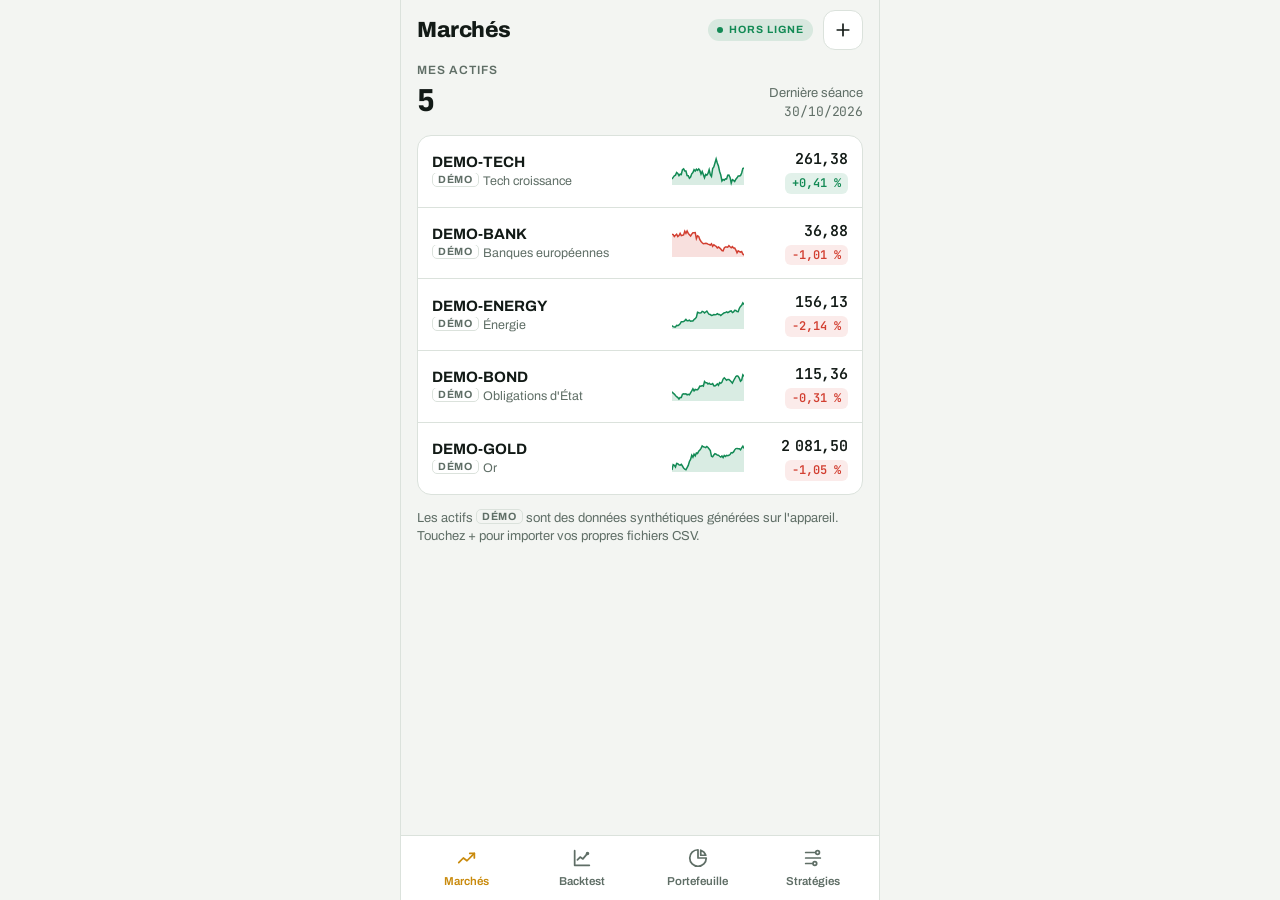
==== mobile/index.html @ 05a0b946 "Add offline mobile PWA mockup Standalone HTML/CSS/JS version for phones: on-device demo data, CSV im" ====
<!doctype html>
<html lang="fr">
<head>
<meta charset="utf-8">
<meta name="viewport" content="width=device-width, initial-scale=1, viewport-fit=cover">
</head>
<body>
<title>StratégieLab Mobile</title>
<meta name="claude:viewport-fit-sides" content="cover">
<meta name="theme-color" content="#0e1311">
<link rel="manifest" href="manifest.webmanifest">
<link rel="preconnect" href="https://fonts.googleapis.com">
<link rel="stylesheet" href="https://fonts.googleapis.com/css2?family=Archivo:wght@400;500;600;700;800&family=JetBrains+Mono:wght@400;500;600&display=swap">
<style>
/* Layout : une colonne d'application façon téléphone, barre d'onglets en bas ; centrée sur grand écran. */
:root {
  --ink: #0e1311; --surface: #161d1a; --raised: #1d2622; --line: #2a3530; --text: #e7eee9; --muted: #8b9a92;
  --accent: #f2b33d; --accent-ink: #1a1305; --up: #3ecf8e; --down: #ff6f61; --blue: #6cb2ff; --violet: #b99cff;
  --up-soft: rgba(62, 207, 142, .14); --down-soft: rgba(255, 111, 97, .14); --accent-soft: rgba(242, 179, 61, .14);
  --font-ui: "Archivo", "Helvetica Neue", Arial, sans-serif; --font-num: "JetBrains Mono", ui-monospace, "SF Mono", Menlo, Consolas, monospace;
  --radius: 14px; --tabbar-h: 64px;
  color-scheme: dark;
}
@media (prefers-color-scheme: light) {
  :root:not([data-theme="dark"]) {
    --ink: #f3f5f2; --surface: #ffffff; --raised: #eef2ee; --line: #dbe2dc; --text: #121a16; --muted: #5f6e66;
    --accent: #c98a0c; --accent-ink: #ffffff; --up: #138a55; --down: #d23f31; --blue: #2a6fc4; --violet: #7651d6;
    --up-soft: rgba(19, 138, 85, .12); --down-soft: rgba(210, 63, 49, .1); --accent-soft: rgba(201, 138, 12, .13);
    color-scheme: light;
  }
}
:root[data-theme="light"] {
  --ink: #f3f5f2; --surface: #ffffff; --raised: #eef2ee; --line: #dbe2dc; --text: #121a16; --muted: #5f6e66;
  --accent: #c98a0c; --accent-ink: #ffffff; --up: #138a55; --down: #d23f31; --blue: #2a6fc4; --violet: #7651d6;
  --up-soft: rgba(19, 138, 85, .12); --down-soft: rgba(210, 63, 49, .1); --accent-soft: rgba(201, 138, 12, .13);
  color-scheme: light;
}

* { box-sizing: border-box; -webkit-tap-highlight-color: transparent; }
[hidden] { display: none !important; }
html, body { height: 100%; }
body { margin: 0; background: var(--ink); color: var(--text); font-family: var(--font-ui); font-size: 15px; line-height: 1.4; overflow: hidden; }
body::before { content: ""; position: fixed; inset: 0 0 auto; height: env(safe-area-inset-top, 0px); z-index: 10; background: var(--ink); }
button, input, select { font: inherit; color: inherit; }
button { cursor: pointer; }
:focus-visible { outline: 2px solid var(--accent); outline-offset: 2px; }
.num { font-family: var(--font-num); font-variant-numeric: tabular-nums; letter-spacing: -.01em; }

.app { position: relative; height: 100%; max-width: 480px; margin: 0 auto; display: flex; flex-direction: column; background: var(--ink); border-inline: 1px solid var(--line); }
.appbar { display: flex; align-items: center; gap: 10px; min-height: 58px; padding-block: 10px 8px; padding-left: max(16px, env(safe-area-inset-left, 0px)); padding-right: max(16px, env(safe-area-inset-right, 0px)); }
.appbar h1 { font-size: 22px; font-weight: 800; letter-spacing: -.02em; margin: 0; flex: 1; min-width: 0; overflow: hidden; text-overflow: ellipsis; white-space: nowrap; text-wrap: balance; }
.appbar .offline { font-size: 10.5px; font-weight: 700; letter-spacing: .1em; text-transform: uppercase; color: var(--up); background: var(--up-soft); border-radius: 99px; padding: 4px 9px; display: inline-flex; align-items: center; gap: 6px; }
.offline::before { content: ""; width: 6px; height: 6px; border-radius: 50%; background: currentColor; }
.icon-btn { width: 40px; height: 40px; border-radius: 12px; border: 1px solid var(--line); background: var(--surface); display: grid; place-items: center; flex: none; }
.icon-btn svg { width: 20px; height: 20px; stroke: currentColor; fill: none; stroke-width: 2; stroke-linecap: round; stroke-linejoin: round; }

main { flex: 1; overflow-y: auto; overscroll-behavior: contain; -webkit-overflow-scrolling: touch; }
.screen { display: none; flex-direction: column; gap: 14px; padding-block: 4px 24px; padding-left: max(16px, env(safe-area-inset-left, 0px)); padding-right: max(16px, env(safe-area-inset-right, 0px)); }
.screen.active { display: flex; animation: enter .18s ease-out; }
@keyframes enter { from { opacity: .4; transform: translateY(4px); } to { opacity: 1; transform: none; } }
@media (prefers-reduced-motion: reduce) { .screen.active { animation: none; } }

.tabbar { display: grid; grid-template-columns: repeat(4, 1fr); border-top: 1px solid var(--line); background: var(--surface); padding-bottom: env(safe-area-inset-bottom, 0px); padding-left: max(8px, env(safe-area-inset-left, 0px)); padding-right: max(8px, env(safe-area-inset-right, 0px)); }
.tabbar button { background: none; border: 0; height: var(--tabbar-h); display: flex; flex-direction: column; align-items: center; justify-content: center; gap: 4px; color: var(--muted); font-size: 11.5px; font-weight: 600; }
.tabbar svg { width: 22px; height: 22px; stroke: currentColor; fill: none; stroke-width: 1.9; stroke-linecap: round; stroke-linejoin: round; }
.tabbar button[aria-current="page"] { color: var(--accent); }

.card { background: var(--surface); border: 1px solid var(--line); border-radius: var(--radius); padding: 14px; display: flex; flex-direction: column; gap: 12px; min-width: 0; }
.card h2 { margin: 0; font-size: 13px; font-weight: 700; letter-spacing: .06em; text-transform: uppercase; color: var(--muted); display: flex; justify-content: space-between; align-items: center; gap: 8px; }
.card h2 .legend { text-transform: none; letter-spacing: 0; font-weight: 500; font-size: 12px; display: inline-flex; gap: 10px; }
.legend i { display: inline-block; width: 12px; height: 3px; border-radius: 2px; vertical-align: middle; margin-right: 4px; }
.hint { color: var(--muted); font-size: 13px; margin: 0; }
.eyebrow { font-size: 12px; font-weight: 600; letter-spacing: .08em; text-transform: uppercase; color: var(--muted); }

/* Liste des marchés */
.market-summary { display: grid; grid-template-columns: 1fr auto; align-items: end; gap: 4px 12px; }
.market-summary .big { font-size: 30px; font-weight: 800; letter-spacing: -.03em; }
.list { display: flex; flex-direction: column; background: var(--surface); border: 1px solid var(--line); border-radius: var(--radius); overflow: hidden; }
.row-asset { display: grid; grid-template-columns: minmax(0, 1fr) 72px 92px; align-items: center; gap: 12px; padding: 13px 14px; background: none; border: 0; border-bottom: 1px solid var(--line); text-align: left; width: 100%; }
.row-asset:last-child { border-bottom: 0; }
.row-asset:active { background: var(--raised); }
.row-asset .sym { font-weight: 700; font-size: 15px; white-space: nowrap; overflow: hidden; text-overflow: ellipsis; }
.row-asset .name { color: var(--muted); font-size: 12.5px; white-space: nowrap; overflow: hidden; text-overflow: ellipsis; }
.row-asset canvas { width: 72px; height: 32px; }
.row-asset .price { text-align: right; display: flex; flex-direction: column; align-items: flex-end; gap: 3px; }
.pill { font-family: var(--font-num); font-size: 12px; font-weight: 600; padding: 2px 7px; border-radius: 6px; font-variant-numeric: tabular-nums; }
.pill.up { color: var(--up); background: var(--up-soft); }
.pill.down { color: var(--down); background: var(--down-soft); }
.tag { font-size: 10.5px; font-weight: 700; letter-spacing: .06em; text-transform: uppercase; color: var(--muted); border: 1px solid var(--line); border-radius: 5px; padding: 1px 5px; margin-left: 6px; vertical-align: 2px; }

/* Détail d'un actif */
.quote { display: flex; flex-direction: column; gap: 2px; }
.quote .price { font-size: 34px; font-weight: 700; letter-spacing: -.03em; }
.readout { font-family: var(--font-num); font-size: 12px; color: var(--muted); min-height: 18px; display: flex; gap: 10px; flex-wrap: wrap; }
.readout b { color: var(--text); font-weight: 500; }
.chart { width: 100%; height: 240px; display: block; touch-action: pan-y; }
.chart.sm { height: 120px; }
.chart.md { height: 190px; }
.chips { display: flex; gap: 6px; overflow-x: auto; scrollbar-width: none; padding-bottom: 2px; }
.chips::-webkit-scrollbar { display: none; }
.chip { flex: none; border: 1px solid var(--line); background: var(--surface); color: var(--muted); border-radius: 99px; padding: 6px 12px; font-size: 13px; font-weight: 600; white-space: nowrap; }
.chip[aria-pressed="true"] { background: var(--accent-soft); border-color: var(--accent); color: var(--accent); }
.seg { display: grid; grid-auto-flow: column; grid-auto-columns: 1fr; background: var(--raised); border-radius: 10px; padding: 3px; gap: 3px; }
.seg button { border: 0; background: none; border-radius: 8px; padding: 6px 0; font-size: 12.5px; font-weight: 600; color: var(--muted); }
.seg button[aria-pressed="true"] { background: var(--surface); color: var(--text); box-shadow: 0 1px 2px rgba(0,0,0,.25); }

.stats { display: grid; grid-template-columns: 1fr 1fr; gap: 1px; background: var(--line); border-radius: 10px; overflow: hidden; }
.stat { background: var(--surface); padding: 10px 12px; display: flex; flex-direction: column; gap: 2px; }
.stat .k { font-size: 12px; color: var(--muted); }
.stat .v { font-family: var(--font-num); font-size: 17px; font-weight: 600; font-variant-numeric: tabular-nums; }
.stat .s { font-size: 11.5px; color: var(--muted); font-family: var(--font-num); }
.up { color: var(--up); } .down { color: var(--down); }

/* Formulaires */
.field { display: flex; flex-direction: column; gap: 6px; font-size: 13px; color: var(--muted); font-weight: 500; }
.field-row { display: grid; grid-template-columns: 1fr 1fr; gap: 10px; }
select, input[type=text], input[type=number] { width: 100%; min-width: 0; background: var(--raised); border: 1px solid var(--line); border-radius: 10px; padding: 10px 12px; color: var(--text); font-size: 15px; }
input[type=number] { font-family: var(--font-num); }
input[type=range] { width: 100%; accent-color: var(--accent); margin: 0; }
.slider { display: grid; grid-template-columns: 1fr auto; gap: 4px 10px; align-items: center; }
.slider label { font-size: 13.5px; color: var(--text); }
.slider output { font-family: var(--font-num); font-size: 13.5px; color: var(--accent); font-weight: 600; }
.slider input { grid-column: 1 / -1; }
.switch { display: flex; align-items: center; justify-content: space-between; gap: 12px; font-size: 14px; }
.switch input { width: 44px; height: 26px; appearance: none; background: var(--line); border-radius: 99px; position: relative; flex: none; transition: background .15s; }
.switch input::after { content: ""; position: absolute; top: 3px; left: 3px; width: 20px; height: 20px; border-radius: 50%; background: var(--text); transition: transform .15s; }
.switch input:checked { background: var(--accent); }
.switch input:checked::after { transform: translateX(18px); background: var(--accent-ink); }
.btn { border: 1px solid var(--line); background: var(--raised); border-radius: 12px; padding: 12px 16px; font-weight: 700; font-size: 15px; display: inline-flex; align-items: center; justify-content: center; gap: 8px; }
.btn.primary { background: var(--accent); border-color: var(--accent); color: var(--accent-ink); }
.btn.ghost { background: none; }
.btn.danger { color: var(--down); }
.btn.block { width: 100%; }
.btn-row { display: grid; grid-template-columns: 1fr 1fr; gap: 10px; }
details.more { border-top: 1px solid var(--line); padding-top: 10px; }
details.more summary { cursor: pointer; font-size: 13.5px; font-weight: 600; color: var(--muted); list-style: none; display: flex; justify-content: space-between; }
details.more summary::after { content: "+"; font-family: var(--font-num); }
details.more[open] summary::after { content: "−"; }
details.more > div { display: flex; flex-direction: column; gap: 12px; margin-top: 12px; }

/* Résultats */
.kpis { display: grid; grid-template-columns: 1fr 1fr; gap: 10px; }
.kpi { background: var(--surface); border: 1px solid var(--line); border-radius: 12px; padding: 11px 12px; display: flex; flex-direction: column; gap: 2px; }
.kpi .k { font-size: 12px; color: var(--muted); }
.kpi .v { font-family: var(--font-num); font-size: 21px; font-weight: 600; letter-spacing: -.02em; font-variant-numeric: tabular-nums; }
.kpi .s { font-size: 11.5px; color: var(--muted); font-family: var(--font-num); }
.verdict { display: flex; gap: 10px; align-items: flex-start; padding: 12px 14px; border-radius: 12px; font-size: 14px; }
.verdict.good { background: var(--up-soft); }
.verdict.bad { background: var(--down-soft); }
.verdict b { display: block; }
.trades { display: flex; flex-direction: column; }
.trade { display: grid; grid-template-columns: 1fr auto; gap: 2px 10px; padding: 9px 0; border-bottom: 1px solid var(--line); font-size: 13px; }
.trade:last-child { border-bottom: 0; }
.trade .d { color: var(--muted); font-family: var(--font-num); font-size: 12px; }
.trade .r { grid-row: span 2; align-self: center; }
.empty { color: var(--muted); font-size: 14px; text-align: center; padding: 18px 8px; }

/* Portefeuille */
.alloc { display: flex; flex-direction: column; gap: 14px; }
.alloc-row { display: grid; grid-template-columns: 14px minmax(0, 1fr) 54px; align-items: center; gap: 4px 10px; }
.alloc-row .dot { width: 10px; height: 10px; border-radius: 3px; }
.alloc-row .lbl { font-size: 14px; font-weight: 600; overflow: hidden; text-overflow: ellipsis; white-space: nowrap; }
.alloc-row output { text-align: right; font-family: var(--font-num); font-size: 13.5px; font-weight: 600; }
.alloc-row input { grid-column: 2 / -1; }
.alloc-head { display: grid; grid-template-columns: 120px minmax(0, 1fr); gap: 16px; align-items: center; }
.donut { width: 120px; height: 120px; }
.heat-wrap { overflow-x: auto; }
.heat { border-collapse: collapse; font-family: var(--font-num); font-size: 12px; width: 100%; }
.heat th { color: var(--muted); font-weight: 500; padding: 4px; font-family: var(--font-ui); font-size: 11.5px; }
.heat td { text-align: center; padding: 7px 4px; border-radius: 4px; }

/* Stratégies */
.strat-card { display: grid; grid-template-columns: minmax(0, 1fr) auto; gap: 4px 10px; align-items: center; background: var(--surface); border: 1px solid var(--line); border-radius: var(--radius); padding: 13px 14px; text-align: left; width: 100%; }
.strat-card .t { font-weight: 700; font-size: 15px; }
.strat-card .rule { color: var(--muted); font-size: 12.5px; font-family: var(--font-num); grid-column: 1 / -1; line-height: 1.5; }
.cond { display: grid; grid-template-columns: minmax(0, 1fr) 30px; gap: 8px; background: var(--raised); border-radius: 12px; padding: 10px; }
.cond-fields { display: grid; grid-template-columns: minmax(0, 1fr) 74px; gap: 6px; }
.cond-fields select, .cond-fields input { padding: 8px 9px; font-size: 14px; background: var(--surface); }
.cond-fields .op { grid-column: 1 / -1; }
.cond .rm { border: 0; background: none; color: var(--muted); font-size: 20px; align-self: start; padding: 4px 0; }
.group-label { display: flex; justify-content: space-between; align-items: center; font-size: 14px; font-weight: 700; }
.group-label span { font-size: 12px; color: var(--muted); font-weight: 500; }
.add-cond { border: 1px dashed var(--line); background: none; border-radius: 12px; padding: 10px; color: var(--accent); font-weight: 600; font-size: 14px; }

/* Feuille d'import et toast */
.scrim { position: absolute; inset: 0; background: rgba(0,0,0,.5); z-index: 30; display: flex; align-items: flex-end; }
.sheet { background: var(--surface); border-radius: 20px 20px 0 0; width: 100%; padding-block: 10px calc(20px + env(safe-area-inset-bottom, 0px)); padding-left: max(16px, env(safe-area-inset-left, 0px)); padding-right: max(16px, env(safe-area-inset-right, 0px)); display: flex; flex-direction: column; gap: 14px; max-height: 88%; overflow-y: auto; }
.sheet .grab { width: 40px; height: 4px; border-radius: 2px; background: var(--line); align-self: center; }
.sheet h3 { margin: 0; font-size: 18px; }
.drop { border: 1.5px dashed var(--line); border-radius: 12px; padding: 18px; text-align: center; color: var(--muted); font-size: 13.5px; display: flex; flex-direction: column; gap: 8px; align-items: center; }
.drop input { max-width: 100%; font-size: 13px; }
.toast { position: absolute; left: 16px; right: 16px; bottom: calc(var(--tabbar-h) + 14px + env(safe-area-inset-bottom, 0px)); background: var(--text); color: var(--ink); border-radius: 12px; padding: 12px 14px; font-size: 14px; font-weight: 600; z-index: 40; box-shadow: 0 8px 24px rgba(0,0,0,.35); }
.toast.error { background: var(--down); color: #fff; }
.confirm { display: flex; gap: 10px; align-items: center; justify-content: space-between; background: var(--down-soft); border-radius: 12px; padding: 10px 12px; font-size: 13.5px; }
</style>

<div class="app" id="app">
  <header class="appbar">
    <button class="icon-btn" id="back-btn" hidden aria-label="Retour"><svg viewBox="0 0 24 24"><path d="M15 18l-6-6 6-6"/></svg></button>
    <h1 id="title">Marchés</h1>
    <span class="offline" title="Toutes les données et calculs restent sur l'appareil">Hors ligne</span>
    <button class="icon-btn" id="import-btn" aria-label="Importer des données"><svg viewBox="0 0 24 24"><path d="M12 5v14M5 12h14"/></svg></button>
  </header>

  <main id="main">
    <!-- Marchés -->
    <section class="screen active" id="screen-markets">
      <div class="market-summary">
        <div>
          <div class="eyebrow">Mes actifs</div>
          <div class="big num" id="asset-count">5</div>
        </div>
        <div class="hint" id="data-date" style="text-align:right"></div>
      </div>
      <div class="list" id="asset-list"></div>
      <p class="hint">Les actifs <span class="tag" style="margin:0">démo</span> sont des données synthétiques générées sur l'appareil. Touchez + pour importer vos propres fichiers CSV.</p>
    </section>

    <!-- Détail -->
    <section class="screen" id="screen-detail">
      <div class="quote">
        <div class="hint" id="d-name"></div>
        <div class="price num" id="d-price"></div>
        <div id="d-change"></div>
      </div>
      <div class="seg" id="d-range">
        <button data-range="21">1M</button><button data-range="63">3M</button><button data-range="126" aria-pressed="true">6M</button><button data-range="252">1A</button><button data-range="756">3A</button><button data-range="0">Max</button>
      </div>
      <div class="card">
        <div class="readout" id="d-readout">Touchez le graphique pour lire les cours</div>
        <canvas class="chart" id="d-chart"></canvas>
        <div class="chips" id="d-overlays">
          <button class="chip" data-ov="sma20" aria-pressed="true">SMA 20</button>
          <button class="chip" data-ov="sma50" aria-pressed="true">SMA 50</button>
          <button class="chip" data-ov="sma200" aria-pressed="false">SMA 200</button>
          <button class="chip" data-ov="bb" aria-pressed="false">Bollinger</button>
        </div>
      </div>
      <div class="card">
        <h2>RSI 14 <span class="legend num" id="d-rsi-val"></span></h2>
        <canvas class="chart sm" id="d-rsi"></canvas>
      </div>
      <div class="stats" id="d-stats"></div>
      <button class="btn primary block" id="d-backtest">Backtester cet actif</button>
      <div id="d-delete-zone"><button class="btn ghost danger block" id="d-delete">Supprimer cet actif</button></div>
    </section>

    <!-- Backtest -->
    <section class="screen" id="screen-backtest">
      <div class="card">
        <label class="field">Actif<select id="bt-asset"></select></label>
        <div class="field">Stratégie<div class="chips" id="bt-strats"></div></div>
        <p class="hint" id="bt-desc"></p>
        <div id="bt-params" style="display:flex;flex-direction:column;gap:14px"></div>
        <details class="more">
          <summary>Frais et options</summary>
          <div>
            <div class="field-row">
              <label class="field">Frais (pb)<input type="number" id="bt-fee" value="5" min="0" step="0.5" inputmode="decimal"></label>
              <label class="field">Glissement (pb)<input type="number" id="bt-slip" value="2" min="0" step="0.5" inputmode="decimal"></label>
            </div>
            <label class="field">Capital de départ (€)<input type="number" id="bt-capital" value="10000" min="1" step="100" inputmode="decimal"></label>
            <label class="switch">Autoriser la vente à découvert<input type="checkbox" id="bt-short"></label>
          </div>
        </details>
        <button class="btn primary block" id="bt-run">Lancer le backtest</button>
      </div>
      <div id="bt-results" style="display:flex;flex-direction:column;gap:14px"></div>
    </section>

    <!-- Portefeuille -->
    <section class="screen" id="screen-portfolio">
      <div class="card">
        <div class="alloc-head">
          <canvas class="donut" id="pf-donut"></canvas>
          <div style="display:flex;flex-direction:column;gap:4px;min-width:0">
            <div class="eyebrow">Rendement annualisé</div>
            <div class="num" style="font-size:28px;font-weight:600" id="pf-cagr">—</div>
            <div class="hint num" id="pf-sub"></div>
          </div>
        </div>
        <div class="alloc" id="pf-alloc"></div>
        <div class="btn-row">
          <button class="btn" id="pf-maxsharpe">Sharpe max</button>
          <button class="btn" id="pf-minvol">Volatilité min</button>
        </div>
        <button class="btn ghost" id="pf-equal">Répartition égale</button>
      </div>
      <div class="kpis" id="pf-kpis"></div>
      <div class="card">
        <h2>Frontière efficiente <span class="legend"><span><i style="background:var(--accent)"></i>Actuel</span><span><i style="background:var(--up)"></i>Sharpe max</span></span></h2>
        <canvas class="chart" id="pf-frontier" style="touch-action:auto"></canvas>
        <p class="hint">Chaque point est un portefeuille possible : rendement annuel en ordonnée, volatilité en abscisse.</p>
      </div>
      <div class="card">
        <h2>Valeur du portefeuille <span class="legend">base 100</span></h2>
        <canvas class="chart md" id="pf-equity"></canvas>
      </div>
      <div class="card">
        <h2>Corrélations</h2>
        <div class="heat-wrap"><table class="heat" id="pf-corr"></table></div>
      </div>
    </section>

    <!-- Stratégies -->
    <section class="screen" id="screen-strategies">
      <div id="st-list" style="display:flex;flex-direction:column;gap:10px"></div>
      <button class="btn primary block" id="st-new">Nouvelle stratégie</button>
      <div class="card" id="st-editor" hidden>
        <label class="field">Nom<input type="text" id="st-name" maxlength="40" placeholder="Ex. : Rebond RSI en tendance"></label>
        <div class="group-label">Acheter quand <span>toutes les conditions (ET)</span></div>
        <div id="st-entry" style="display:flex;flex-direction:column;gap:8px"></div>
        <button class="add-cond" data-add="entry">+ Ajouter une condition d'achat</button>
        <div class="group-label">Vendre quand <span>une des conditions (OU)</span></div>
        <div id="st-exit" style="display:flex;flex-direction:column;gap:8px"></div>
        <button class="add-cond" data-add="exit">+ Ajouter une condition de vente</button>
        <p class="hint">Sans condition de vente, la position est fermée dès que les conditions d'achat ne sont plus réunies.</p>
        <div class="btn-row">
          <button class="btn" id="st-cancel">Annuler</button>
          <button class="btn primary" id="st-save">Enregistrer et tester</button>
        </div>
      </div>
    </section>
  </main>

  <nav class="tabbar" aria-label="Navigation principale">
    <button data-tab="markets" aria-current="page"><svg viewBox="0 0 24 24"><path d="M3 17l5-5 4 3 8-8"/><path d="M15 7h5v5"/></svg>Marchés</button>
    <button data-tab="backtest"><svg viewBox="0 0 24 24"><path d="M4 4v16h16"/><path d="M7 14l3-3 3 2 5-6"/><circle cx="18" cy="7" r="1"/></svg>Backtest</button>
    <button data-tab="portfolio"><svg viewBox="0 0 24 24"><path d="M12 3a9 9 0 1 0 9 9h-9z"/><path d="M15 3.5A9 9 0 0 1 20.5 9H15z"/></svg>Portefeuille</button>
    <button data-tab="strategies"><svg viewBox="0 0 24 24"><path d="M4 6h10M4 12h16M4 18h7"/><circle cx="17" cy="6" r="2"/><circle cx="14" cy="18" r="2"/></svg>Stratégies</button>
  </nav>

  <div class="scrim" id="import-sheet" hidden>
    <div class="sheet" role="dialog" aria-labelledby="sheet-title">
      <div class="grab"></div>
      <h3 id="sheet-title">Ajouter des données</h3>
      <p class="hint">Fichier CSV avec au minimum une colonne Date et une colonne Clôture (Close). Formats français acceptés : séparateur « ; », virgule décimale, dates jj/mm/aaaa.</p>
      <label class="field">Symbole<input type="text" id="imp-symbol" placeholder="Ex. : AIR.PA" autocapitalize="characters"></label>
      <div class="drop"><span>Choisir un fichier .csv</span><input type="file" id="imp-file" accept=".csv,text/csv,text/plain"></div>
      <button class="btn primary block" id="imp-go">Importer</button>
      <button class="btn block" id="imp-demo">Régénérer les données démo</button>
      <button class="btn ghost block" id="imp-close">Fermer</button>
    </div>
  </div>
  <div class="toast" id="toast" hidden role="status"></div>
</div>

<script>
"use strict";
/* ============ Utilitaires ============ */
const $ = (s) => document.querySelector(s);
const $$ = (s) => [...document.querySelectorAll(s)];
const esc = (t) => String(t).replace(/[&<>"']/g, (c) => ({ "&": "&amp;", "<": "&lt;", ">": "&gt;", '"': "&quot;", "'": "&#39;" }[c]));
const fr = (v, d = 2) => (Number.isFinite(v) ? v.toLocaleString("fr-FR", { minimumFractionDigits: d, maximumFractionDigits: d }) : "—");
const pct = (v, d = 1, sign = false) => (Number.isFinite(v) ? `${sign && v > 0 ? "+" : ""}${fr(v * 100, d)}\u00a0%` : "—");
const cls = (v) => (v > 0 ? "up" : v < 0 ? "down" : "");
const TD = 252;
const store = {
  get(key, fallback) { try { const v = localStorage.getItem(key); return v ? JSON.parse(v) : fallback; } catch { return fallback; } },
  set(key, value) { try { localStorage.setItem(key, JSON.stringify(value)); return true; } catch { return false; } },
};
const css = (name) => getComputedStyle(document.documentElement).getPropertyValue(name).trim();

function toast(message, error = false) {
  const t = $("#toast");
  t.textContent = message;
  t.className = `toast${error ? " error" : ""}`;
  t.hidden = false;
  clearTimeout(toast.timer);
  toast.timer = setTimeout(() => (t.hidden = true), error ? 5000 : 2600);
}

/* ============ Données démo ============ */
function mulberry32(a) { return () => { a |= 0; a = (a + 0x6d2b79f5) | 0; let t = Math.imul(a ^ (a >>> 15), 1 | a); t = (t + Math.imul(t ^ (t >>> 7), 61 | t)) ^ t; return ((t ^ (t >>> 14)) >>> 0) / 4294967296; }; }
function gauss(r) { let u = 0, v = 0; while (!u) u = r(); while (!v) v = r(); return Math.sqrt(-2 * Math.log(u)) * Math.cos(2 * Math.PI * v); }
const DEMO = [
  { sym: "DEMO-TECH", name: "Tech croissance", seed: 11, drift: 0.16, vol: 0.32, start: 120 },
  { sym: "DEMO-BANK", name: "Banques européennes", seed: 23, drift: 0.07, vol: 0.22, start: 45 },
  { sym: "DEMO-ENERGY", name: "Énergie", seed: 37, drift: 0.05, vol: 0.28, start: 70 },
  { sym: "DEMO-BOND", name: "Obligations d'État", seed: 41, drift: 0.025, vol: 0.06, start: 100 },
  { sym: "DEMO-GOLD", name: "Or", seed: 53, drift: 0.06, vol: 0.15, start: 1800 },
];
function businessDays(endIso, n) {
  const out = []; const d = new Date(`${endIso}T12:00:00Z`);
  while (out.length < n) { const w = d.getUTCDay(); if (w !== 0 && w !== 6) out.push(d.toISOString().slice(0, 10)); d.setUTCDate(d.getUTCDate() - 1); }
  return out.reverse();
}
function generateDemo(spec, n = 1260) {
  const r = mulberry32(spec.seed); const dt = 1 / TD; const t = businessDays("2026-10-30", n);
  const bars = { t, o: [], h: [], l: [], c: [], v: [] };
  let prev = spec.start, regime = 1;
  for (let i = 0; i < n; i++) {
    if (i % 110 === 0) { const x = r(); regime = x < 0.25 ? -1 : x < 0.6 ? 0.4 : 1.2; }
    const shock = gauss(r) * (r() < 0.03 ? 2.2 : 1);
    const ret = (spec.drift * regime - 0.5 * spec.vol ** 2) * dt + spec.vol * Math.sqrt(dt) * shock;
    const close = prev * Math.exp(ret);
    const open = prev * Math.exp(gauss(r) * spec.vol * 0.15 * Math.sqrt(dt));
    const spread = Math.abs(gauss(r)) * spec.vol * 0.5 * Math.sqrt(dt);
    bars.o.push(+open.toFixed(4)); bars.c.push(+close.toFixed(4));
    bars.h.push(+(Math.max(open, close) * (1 + spread)).toFixed(4)); bars.l.push(+(Math.min(open, close) * (1 - spread)).toFixed(4));
    bars.v.push(Math.round(Math.exp(13 + 0.4 * gauss(r)))); prev = close;
  }
  return bars;
}

/* ============ Import CSV ============ */
const ALIASES = { t: ["date", "datetime", "time", "timestamp", "jour"], o: ["open", "ouverture", "o"], h: ["high", "haut", "plus haut", "h"], l: ["low", "bas", "plus bas", "l"], c: ["close", "adj close", "adj_close", "cloture", "clôture", "dernier", "c", "price", "prix"], v: ["volume", "vol", "v"] };
function parseCsv(text) {
  text = text.replace(/^﻿/, "");
  const lines = text.split(/\r?\n/).filter((l) => l.trim());
  if (lines.length < 3) throw new Error("Le fichier contient moins de deux lignes de données.");
  const sep = (lines[0].match(/;/g) || []).length > (lines[0].match(/,/g) || []).length ? ";" : lines[0].includes("\t") ? "\t" : ",";
  const split = (l) => l.split(sep).map((x) => x.trim().replace(/^"|"$/g, ""));
  const header = split(lines[0]).map((h) => h.toLowerCase());
  const idx = {};
  for (const [k, names] of Object.entries(ALIASES)) { const i = header.findIndex((h) => names.includes(h)); if (i >= 0) idx[k] = i; }
  if (idx.t === undefined || idx.c === undefined) throw new Error("Colonnes Date et Clôture (Close) introuvables dans l'en-tête.");
  const rows = lines.slice(1).map(split);
  const dateParts = rows.map((r) => (r[idx.t] || "").match(/^(\d{1,2})[/.-](\d{1,2})[/.-](\d{2,4})/));
  const slashDates = dateParts.every(Boolean);
  const dayFirst = slashDates && (dateParts.some((p) => +p[1] > 12) || (sep === ";" && !dateParts.some((p) => +p[2] > 12)));
  const toNum = (s) => { if (s === undefined) return NaN; s = s.replace(/[\s ]/g, ""); if (s.includes(",") && !s.includes(".")) s = s.replace(",", "."); else s = s.replace(/,/g, ""); return parseFloat(s); };
  const parsed = [];
  rows.forEach((r, i) => {
    let iso;
    if (slashDates) { const p = dateParts[i]; const y = +p[3] < 100 ? 2000 + +p[3] : +p[3]; const [d, m] = dayFirst ? [+p[1], +p[2]] : [+p[2], +p[1]]; iso = `${y}-${String(m).padStart(2, "0")}-${String(d).padStart(2, "0")}`; }
    else { const d = new Date(r[idx.t]); if (Number.isNaN(d.getTime())) return; iso = d.toISOString().slice(0, 10); }
    const c = toNum(r[idx.c]); if (!Number.isFinite(c)) return;
    const pick = (k) => { const v = idx[k] !== undefined ? toNum(r[idx[k]]) : NaN; return Number.isFinite(v) ? v : c; };
    const o = pick("o"); const h = Math.max(pick("h"), o, c); const l = Math.min(pick("l"), o, c);
    parsed.push({ t: iso, o, h, l, c, v: idx.v !== undefined ? toNum(r[idx.v]) || 0 : 0 });
  });
  const unique = [...new Map(parsed.map((p) => [p.t, p])).values()].sort((a, b) => (a.t < b.t ? -1 : 1));
  if (unique.length < 30) throw new Error(`Seulement ${unique.length} lignes valides : il en faut au moins 30.`);
  return { t: unique.map((p) => p.t), o: unique.map((p) => p.o), h: unique.map((p) => p.h), l: unique.map((p) => p.l), c: unique.map((p) => p.c), v: unique.map((p) => p.v) };
}

/* ============ Indicateurs ============ */
const nanArr = (n) => new Array(n).fill(NaN);
function sma(a, n) { const out = nanArr(a.length); let s = 0; for (let i = 0; i < a.length; i++) { s += a[i]; if (i >= n) s -= a[i - n]; if (i >= n - 1) out[i] = s / n; } return out; }
function ema(a, n) { const out = nanArr(a.length); const k = 2 / (n + 1); let e = NaN; for (let i = 0; i < a.length; i++) { if (!Number.isFinite(a[i])) continue; e = Number.isFinite(e) ? a[i] * k + e * (1 - k) : a[i]; if (i >= n - 1) out[i] = e; } return out; }
function rsi(a, n = 14) {
  const out = nanArr(a.length); let g = 0, l = 0;
  for (let i = 1; i < a.length; i++) {
    const d = a[i] - a[i - 1]; const up = Math.max(d, 0), dn = Math.max(-d, 0);
    if (i <= n) { g += up / n; l += dn / n; } else { g = (g * (n - 1) + up) / n; l = (l * (n - 1) + dn) / n; }
    if (i >= n) out[i] = l === 0 ? 100 : 100 - 100 / (1 + g / l);
  }
  return out;
}
function macd(a, f = 12, s = 26, sig = 9) { const line = ema(a, f), slow = ema(a, s); const mac = line.map((v, i) => v - slow[i]); const first = mac.findIndex(Number.isFinite); const sigLine = nanArr(a.length); if (first >= 0) { const e = ema(mac.slice(first), sig); e.forEach((v, j) => (sigLine[first + j] = v)); } return { macd: mac, signal: sigLine }; }
function stdev(a, n) { const out = nanArr(a.length); for (let i = n - 1; i < a.length; i++) { let m = 0; for (let j = i - n + 1; j <= i; j++) m += a[j]; m /= n; let v = 0; for (let j = i - n + 1; j <= i; j++) v += (a[j] - m) ** 2; out[i] = Math.sqrt(v / (n - 1)); } return out; }
function bollinger(a, n = 20, w = 2) { const m = sma(a, n), s = stdev(a, n); return { mid: m, up: m.map((v, i) => v + w * s[i]), lo: m.map((v, i) => v - w * s[i]) }; }
function rollMax(a, n) { const out = nanArr(a.length); for (let i = n - 1; i < a.length; i++) { let m = -Infinity; for (let j = i - n + 1; j <= i; j++) m = Math.max(m, a[j]); out[i] = m; } return out; }
function rollMin(a, n) { const out = nanArr(a.length); for (let i = n - 1; i < a.length; i++) { let m = Infinity; for (let j = i - n + 1; j <= i; j++) m = Math.min(m, a[j]); out[i] = m; } return out; }
const shift = (a, k = 1) => a.map((_, i) => (i - k >= 0 ? a[i - k] : NaN));
function momentum(a, n) { return a.map((v, i) => (i >= n ? v / a[i - n] - 1 : NaN)); }

/* ============ Stratégies intégrées ============ */
function latch(n, enter, exit) { const s = new Array(n).fill(0); let st = 0; for (let i = 0; i < n; i++) { if (st === 0 && enter(i)) st = 1; else if (st === 1 && exit(i)) st = 0; s[i] = st; } return s; }
const BUILTINS = [
  { key: "sma", name: "Croisement de moyennes", desc: "Achète quand la moyenne rapide passe au-dessus de la lente, vend (ou passe à découvert) dans le cas inverse.",
    params: [{ k: "fast", l: "Moyenne rapide", v: 20, min: 2, max: 100 }, { k: "slow", l: "Moyenne lente", v: 100, min: 10, max: 300 }],
    run: (b, p) => { const f = sma(b.c, p.fast), s = sma(b.c, p.slow); return b.c.map((_, i) => (Number.isFinite(s[i]) ? (f[i] > s[i] ? 1 : -1) : 0)); } },
  { key: "rsi", name: "Rebond RSI", desc: "Achète quand le RSI signale une survente, revend quand il remonte au-dessus du seuil de sortie.",
    params: [{ k: "n", l: "Période RSI", v: 14, min: 2, max: 30 }, { k: "buy", l: "Seuil d'achat", v: 30, min: 5, max: 45 }, { k: "sell", l: "Seuil de sortie", v: 55, min: 45, max: 90 }],
    run: (b, p) => { const r = rsi(b.c, p.n); return latch(b.c.length, (i) => r[i] < p.buy, (i) => r[i] > p.sell); } },
  { key: "boll", name: "Cassure Bollinger", desc: "Entre quand le cours casse la bande haute, sort quand il repasse sous la moyenne centrale.",
    params: [{ k: "n", l: "Période", v: 20, min: 5, max: 60 }, { k: "w", l: "Largeur (écarts-types)", v: 2, min: 1, max: 3.5, step: 0.1 }],
    run: (b, p) => { const bb = bollinger(b.c, p.n, p.w); return latch(b.c.length, (i) => b.c[i] > bb.up[i], (i) => b.c[i] < bb.mid[i]); } },
  { key: "macd", name: "Tendance MACD", desc: "En position tant que la ligne MACD est au-dessus de sa ligne de signal.",
    params: [{ k: "f", l: "EMA rapide", v: 12, min: 3, max: 30 }, { k: "s", l: "EMA lente", v: 26, min: 10, max: 80 }, { k: "g", l: "Signal", v: 9, min: 3, max: 20 }],
    run: (b, p) => { const m = macd(b.c, p.f, p.s, p.g); return b.c.map((_, i) => (Number.isFinite(m.signal[i]) ? (m.macd[i] > m.signal[i] ? 1 : -1) : 0)); } },
  { key: "mom", name: "Momentum filtré", desc: "Achète si la performance récente dépasse le seuil et que le cours reste au-dessus de sa tendance de fond.",
    params: [{ k: "n", l: "Période momentum (jours)", v: 126, min: 20, max: 252 }, { k: "th", l: "Seuil (%)", v: 0, min: -10, max: 30, step: 0.5 }, { k: "tr", l: "Moyenne de tendance", v: 200, min: 50, max: 300 }],
    run: (b, p) => { const m = momentum(b.c, p.n), t = sma(b.c, p.tr); return b.c.map((c, i) => (m[i] > p.th / 100 && c > t[i] ? 1 : 0)); } },
  { key: "don", name: "Canal de Donchian", desc: "Achète la cassure du plus haut sur N jours, revend sous le plus bas sur M jours.",
    params: [{ k: "e", l: "Canal d'entrée", v: 55, min: 10, max: 120 }, { k: "x", l: "Canal de sortie", v: 20, min: 5, max: 60 }],
    run: (b, p) => { const up = shift(rollMax(b.h, p.e)), lo = shift(rollMin(b.l, p.x)); return latch(b.c.length, (i) => b.c[i] > up[i], (i) => b.c[i] < lo[i]); } },
];

/* ============ Stratégies personnalisées (règles) ============ */
const OPERANDS = [
  { k: "close", l: "Clôture" }, { k: "sma", l: "Moyenne mobile (SMA)", n: 50 }, { k: "ema", l: "Moyenne exponentielle (EMA)", n: 20 },
  { k: "rsi", l: "RSI", n: 14 }, { k: "hi", l: "Plus haut N jours (veille)", n: 20 }, { k: "lo", l: "Plus bas N jours (veille)", n: 20 },
  { k: "mom", l: "Performance N jours (%)", n: 60 }, { k: "macd", l: "MACD" }, { k: "macdsig", l: "Signal MACD" }, { k: "value", l: "Valeur fixe", n: 30 },
];
const OPS = [{ k: "lt", l: "est inférieur à" }, { k: "gt", l: "est supérieur à" }, { k: "xup", l: "croise au-dessus de" }, { k: "xdn", l: "croise en dessous de" }];
function operandSeries(b, o) {
  const n = Math.max(1, Math.round(o.n || 1));
  switch (o.k) {
    case "close": return b.c; case "sma": return sma(b.c, n); case "ema": return ema(b.c, n); case "rsi": return rsi(b.c, n);
    case "hi": return shift(rollMax(b.h, n)); case "lo": return shift(rollMin(b.l, n)); case "mom": return momentum(b.c, n).map((v) => v * 100);
    case "macd": return macd(b.c).macd; case "macdsig": return macd(b.c).signal; default: return b.c.map(() => Number(o.n));
  }
}
function condSeries(b, c) {
  const a = operandSeries(b, c.a), z = operandSeries(b, c.b);
  return b.c.map((_, i) => {
    if (!Number.isFinite(a[i]) || !Number.isFinite(z[i])) return false;
    if (c.op === "lt") return a[i] < z[i]; if (c.op === "gt") return a[i] > z[i];
    if (i === 0 || !Number.isFinite(a[i - 1]) || !Number.isFinite(z[i - 1])) return false;
    return c.op === "xup" ? a[i - 1] <= z[i - 1] && a[i] > z[i] : a[i - 1] >= z[i - 1] && a[i] < z[i];
  });
}
function runRules(b, s) {
  const entry = s.entry.map((c) => condSeries(b, c)); const exit = s.exit.map((c) => condSeries(b, c));
  if (!entry.length) return b.c.map(() => 0);
  const enter = (i) => entry.every((e) => e[i]);
  return latch(b.c.length, enter, exit.length ? (i) => exit.some((e) => e[i]) : (i) => !enter(i));
}
function operandLabel(o) {
  const def = OPERANDS.find((x) => x.k === o.k);
  if (o.k === "value") return fr(Number(o.n), Number.isInteger(Number(o.n)) ? 0 : 2);
  if (o.k === "close" || o.k === "macd" || o.k === "macdsig") return def.l;
  const short = { sma: "SMA", ema: "EMA", rsi: "RSI", hi: "Plus haut", lo: "Plus bas", mom: "Perf." }[o.k];
  return `${short} ${o.n}${o.k === "mom" ? " j" : ""}`;
}
const ruleText = (conds, joiner) => conds.map((c) => `${operandLabel(c.a)} ${OPS.find((o) => o.k === c.op).l} ${operandLabel(c.b)}`).join(` ${joiner} `);

/* ============ Moteur de backtest ============ */
function metrics(rets) {
  const r = rets.filter(Number.isFinite); if (!r.length) return {};
  let eq = 1, peak = 1, mdd = 0, under = 0, longest = 0;
  for (const x of r) { eq *= 1 + x; peak = Math.max(peak, eq); const dd = eq / peak - 1; mdd = Math.min(mdd, dd); under = dd < 0 ? under + 1 : 0; longest = Math.max(longest, under); }
  const mean = r.reduce((a, b) => a + b, 0) / r.length;
  const sd = Math.sqrt(r.reduce((a, b) => a + (b - mean) ** 2, 0) / (r.length - 1));
  const neg = r.filter((x) => x < 0); const dsd = neg.length > 1 ? Math.sqrt(neg.reduce((a, b) => a + b * b, 0) / neg.length) : NaN;
  const years = r.length / TD; const cagr = eq > 0 ? eq ** (1 / years) - 1 : -1;
  const sorted = [...r].sort((a, b) => a - b); const var95 = -sorted[Math.floor(0.05 * sorted.length)];
  const tail = sorted.slice(0, Math.max(1, Math.floor(0.05 * sorted.length)));
  return { total: eq - 1, cagr, vol: sd * Math.sqrt(TD), sharpe: sd > 0 ? (mean * TD) / (sd * Math.sqrt(TD)) : NaN, sortino: dsd > 0 ? (mean * TD) / (dsd * Math.sqrt(TD)) : NaN, mdd, longest, calmar: mdd < 0 ? cagr / -mdd : NaN, var95, cvar95: -tail.reduce((a, b) => a + b, 0) / tail.length };
}
function backtest(b, signal, opt) {
  const n = b.c.length; const cost = (opt.fee + opt.slip) / 10000; const lo = opt.short ? -1 : 0;
  const sig = signal.map((s) => Math.max(lo, Math.min(1, Number.isFinite(s) ? s : 0)));
  const pos = [0], strat = [0], bench = [0];
  for (let i = 1; i < n; i++) { pos[i] = sig[i - 1]; const r = b.c[i] / b.c[i - 1] - 1; bench[i] = r; strat[i] = pos[i] * r - Math.abs(pos[i] - pos[i - 1]) * cost; }
  const equity = [], benchEq = [], dd = []; let e = opt.capital, be = opt.capital, peak = e;
  for (let i = 0; i < n; i++) { e *= 1 + strat[i]; be *= 1 + bench[i]; peak = Math.max(peak, e); equity.push(e); benchEq.push(be); dd.push(e / peak - 1); }
  const trades = []; let side = 0, entry = -1;
  const close = (last, open) => { const ep = b.c[Math.max(entry - 1, 0)], xp = b.c[last]; trades.push({ side, from: b.t[Math.max(entry - 1, 0)], to: b.t[last], ret: side * (xp / ep - 1) - 2 * cost, days: last - entry + 1, open }); };
  for (let i = 0; i < n; i++) { const s = Math.sign(pos[i]); if (s === side) continue; if (side !== 0) close(i - 1, false); side = s; entry = s !== 0 ? i : -1; }
  if (side !== 0) close(n - 1, true);
  const m = metrics(strat.slice(1)); const wins = trades.filter((t) => t.ret > 0);
  const gains = wins.reduce((a, t) => a + t.ret, 0), losses = -trades.filter((t) => t.ret < 0).reduce((a, t) => a + t.ret, 0);
  Object.assign(m, { trades: trades.length, winRate: trades.length ? wins.length / trades.length : NaN, pf: losses > 0 ? gains / losses : NaN, exposure: pos.filter((p) => p !== 0).length / n, final: equity[n - 1] });
  return { m, bm: metrics(bench.slice(1)), equity, benchEq, dd, trades, t: b.t };
}

/* ============ Portefeuille ============ */
function alignReturns(symbols) {
  const maps = symbols.map((s) => new Map(assets[s].bars.t.map((t, i) => [t, assets[s].bars.c[i]])));
  const dates = assets[symbols[0]].bars.t.filter((t) => maps.every((m) => m.has(t)));
  const R = symbols.map((_, k) => dates.slice(1).map((t, i) => maps[k].get(t) / maps[k].get(dates[i]) - 1));
  return { dates, R };
}
function covariance(R) {
  const k = R.length, n = R[0].length; const mean = R.map((r) => r.reduce((a, b) => a + b, 0) / n);
  const cov = Array.from({ length: k }, () => new Array(k).fill(0));
  for (let a = 0; a < k; a++) for (let b = a; b < k; b++) { let s = 0; for (let i = 0; i < n; i++) s += (R[a][i] - mean[a]) * (R[b][i] - mean[b]); cov[a][b] = cov[b][a] = s / (n - 1); }
  return { mean, cov };
}
function portfolioStats(w, mu, cov) { let r = 0, v = 0; for (let i = 0; i < w.length; i++) { r += w[i] * mu[i]; for (let j = 0; j < w.length; j++) v += w[i] * w[j] * cov[i][j]; } return { ret: r * TD, vol: Math.sqrt(v * TD) }; }
function frontier(mu, cov, samples = 2500) {
  const r = mulberry32(7); const k = mu.length; const pts = [];
  for (let s = 0; s < samples; s++) { const g = Array.from({ length: k }, () => (-Math.log(r() || 1e-9)) ** 1.6); const tot = g.reduce((a, b) => a + b, 0); const w = g.map((x) => x / tot); const st = portfolioStats(w, mu, cov); pts.push({ w, ...st, sharpe: st.ret / st.vol }); }
  for (let i = 0; i < k; i++) { const w = new Array(k).fill(0); w[i] = 1; const st = portfolioStats(w, mu, cov); pts.push({ w, ...st, sharpe: st.ret / st.vol }); }
  return { pts, best: pts.reduce((a, b) => (b.sharpe > a.sharpe ? b : a)), safest: pts.reduce((a, b) => (b.vol < a.vol ? b : a)) };
}

/* ============ Graphiques (canvas) ============ */
function prep(cv) {
  const r = cv.getBoundingClientRect(); const d = window.devicePixelRatio || 1;
  cv.width = Math.max(1, Math.round(r.width * d)); cv.height = Math.max(1, Math.round(r.height * d));
  const x = cv.getContext("2d"); x.setTransform(d, 0, 0, d, 0, 0); x.clearRect(0, 0, r.width, r.height);
  x.font = `11px ${css("--font-num")}`; return { x, w: r.width, h: r.height };
}
function niceRange(values) { const v = values.filter(Number.isFinite); let lo = Math.min(...v), hi = Math.max(...v); if (lo === hi) { lo -= 1; hi += 1; } const pad = (hi - lo) * 0.08; return [lo - pad, hi + pad]; }
function axisLabel(v, fmt) { return fmt ? fmt(v) : Math.abs(v) >= 1000 ? fr(v, 0) : fr(v, 2); }
function frame(ctx, w, h, lo, hi, opt = {}) {
  const P = { l: 4, r: opt.right ?? 52, t: 8, b: opt.dates ? 20 : 6 };
  const sx = (i, n) => P.l + (i / Math.max(n - 1, 1)) * (w - P.l - P.r);
  const sy = (v) => P.t + (1 - (v - lo) / (hi - lo)) * (h - P.t - P.b);
  ctx.strokeStyle = css("--line"); ctx.fillStyle = css("--muted"); ctx.lineWidth = 1; ctx.textBaseline = "middle";
  const ticks = opt.ticks || [0, 1, 2, 3].map((k) => lo + ((hi - lo) * (k + 0.5)) / 4);
  ticks.forEach((v) => { const y = Math.round(sy(v)) + 0.5; ctx.beginPath(); ctx.setLineDash([2, 4]); ctx.moveTo(P.l, y); ctx.lineTo(w - P.r, y); ctx.stroke(); ctx.setLineDash([]); ctx.fillText(axisLabel(v, opt.fmt), w - P.r + 6, y); });
  if (opt.dates) { ctx.textBaseline = "alphabetic"; const n = opt.dates.length; [0.04, 0.5, 0.96].forEach((f, k) => { const i = Math.round(f * (n - 1)); const label = shortDate(opt.dates[i], n); ctx.textAlign = k === 0 ? "left" : k === 1 ? "center" : "right"; ctx.fillText(label, k === 2 ? w - P.r : sx(i, n), h - 5); }); ctx.textAlign = "left"; }
  return { sx, sy, P };
}
const MONTHS = ["janv.", "févr.", "mars", "avr.", "mai", "juin", "juil.", "août", "sept.", "oct.", "nov.", "déc."];
function shortDate(iso, span) { const [y, m, d] = iso.split("-"); return span > 300 ? `${MONTHS[+m - 1]} ${y}` : `${+d} ${MONTHS[+m - 1]}`; }
function drawLine(ctx, data, sx, sy, color, width = 1.5, dash) {
  ctx.strokeStyle = color; ctx.lineWidth = width; ctx.setLineDash(dash || []); ctx.beginPath(); let on = false;
  data.forEach((v, i) => { if (!Number.isFinite(v)) { on = false; return; } const X = sx(i, data.length), Y = sy(v); on ? ctx.lineTo(X, Y) : ctx.moveTo(X, Y); on = true; });
  ctx.stroke(); ctx.setLineDash([]);
}
function drawArea(ctx, data, sx, sy, base, color) {
  const first = data.findIndex(Number.isFinite); if (first < 0) return;
  ctx.beginPath(); ctx.moveTo(sx(first, data.length), sy(base));
  data.forEach((v, i) => { if (Number.isFinite(v)) ctx.lineTo(sx(i, data.length), sy(v)); });
  ctx.lineTo(sx(data.length - 1, data.length), sy(base)); ctx.closePath();
  ctx.globalAlpha = 0.16; ctx.fillStyle = color; ctx.fill(); ctx.globalAlpha = 1;
}
function endDot(ctx, data, sx, sy, color) { const i = data.length - 1; if (!Number.isFinite(data[i])) return; ctx.fillStyle = color; ctx.beginPath(); ctx.arc(sx(i, data.length), sy(data[i]), 3.2, 0, Math.PI * 2); ctx.fill(); }
function sparkline(cv, data) {
  const { x, w, h } = prep(cv); const [lo, hi] = niceRange(data); const color = data.at(-1) >= data[0] ? css("--up") : css("--down");
  const sx = (i) => (i / (data.length - 1)) * w, sy = (v) => 2 + (1 - (v - lo) / (hi - lo)) * (h - 4);
  drawArea(x, data, sx, sy, lo, color); drawLine(x, data, sx, sy, color, 1.5);
}

/* ============ État ============ */
let assets = {};
const state = { tab: "markets", detail: null, range: 126, overlays: { sma20: true, sma50: true, sma200: false, bb: false }, bt: { asset: "DEMO-TECH", strat: "sma", params: {} }, pf: {}, editing: null };
let customStrats = [];
const EXAMPLE_STRATS = [
  { id: "ex-rsi2", name: "Rebond RSI 2 en tendance", example: true, entry: [{ a: { k: "rsi", n: 2 }, op: "lt", b: { k: "value", n: 10 } }, { a: { k: "close" }, op: "gt", b: { k: "sma", n: 200 } }], exit: [{ a: { k: "close" }, op: "gt", b: { k: "sma", n: 5 } }] },
  { id: "ex-golden", name: "Croix dorée", example: true, entry: [{ a: { k: "sma", n: 50 }, op: "gt", b: { k: "sma", n: 200 } }], exit: [] },
];

function loadData() {
  const saved = store.get("stratlab.assets", null);
  assets = {};
  DEMO.forEach((d) => (assets[d.sym] = { name: d.name, demo: true, bars: generateDemo(d) }));
  if (saved) Object.entries(saved).forEach(([s, a]) => (assets[s] = a));
  customStrats = store.get("stratlab.strategies", null) || EXAMPLE_STRATS.map((s) => ({ ...s }));
}
const saveImported = () => { const own = Object.fromEntries(Object.entries(assets).filter(([, a]) => !a.demo)); if (!store.set("stratlab.assets", own)) toast("Stockage local indisponible : l'import ne sera pas conservé après fermeture.", true); };
const saveStrats = () => store.set("stratlab.strategies", customStrats);
const symbols = () => Object.keys(assets);

/* ============ Navigation ============ */
const TITLES = { markets: "Marchés", backtest: "Backtest", portfolio: "Portefeuille", strategies: "Stratégies" };
function show(screen, title, back = false) {
  $$(".screen").forEach((s) => s.classList.toggle("active", s.id === `screen-${screen}`));
  $("#title").textContent = title; $("#back-btn").hidden = !back; $("#import-btn").hidden = screen !== "markets";
  $("#main").scrollTop = 0;
}
function go(tab) {
  state.tab = tab; state.detail = null;
  $$(".tabbar button").forEach((b) => (b.dataset.tab === tab ? b.setAttribute("aria-current", "page") : b.removeAttribute("aria-current")));
  show(tab, TITLES[tab]);
  ({ markets: renderMarkets, backtest: renderBacktestForm, portfolio: renderPortfolio, strategies: renderStrategies })[tab]();
}
$$(".tabbar button").forEach((b) => b.addEventListener("click", () => go(b.dataset.tab)));
$("#back-btn").addEventListener("click", () => go(state.tab));

/* ============ Écran Marchés ============ */
function renderMarkets() {
  const list = $("#asset-list");
  list.innerHTML = symbols().map((s) => {
    const a = assets[s], c = a.bars.c, last = c.at(-1), prev = c.at(-2) ?? last, ch = last / prev - 1;
    return `<button class="row-asset" data-sym="${esc(s)}"><div style="min-width:0"><div class="sym">${esc(s)}</div><div class="name">${a.demo ? '<span class="tag" style="margin:0 4px 0 0">démo</span>' : ""}${esc(a.name)}</div></div><canvas></canvas><div class="price"><span class="num" style="font-weight:600">${fr(last)}</span><span class="pill ${ch >= 0 ? "up" : "down"}">${pct(ch, 2, true)}</span></div></button>`;
  }).join("");
  list.querySelectorAll(".row-asset").forEach((row) => { const c = assets[row.dataset.sym].bars.c; sparkline(row.querySelector("canvas"), c.slice(-63)); row.addEventListener("click", () => openDetail(row.dataset.sym)); });
  $("#asset-count").textContent = symbols().length;
  const lastDate = symbols().map((s) => assets[s].bars.t.at(-1)).sort().at(-1);
  $("#data-date").innerHTML = `Dernière séance<br><span class="num">${lastDate ? lastDate.split("-").reverse().join("/") : "—"}</span>`;
}

/* ============ Écran Détail ============ */
function openDetail(sym) {
  state.detail = sym; show("detail", sym, true);
  const a = assets[sym], c = a.bars.c, last = c.at(-1), ch = last / c.at(-2) - 1;
  $("#d-name").textContent = `${a.name}${a.demo ? " · données synthétiques" : ""}`;
  $("#d-price").textContent = fr(last);
  $("#d-change").innerHTML = `<span class="pill ${ch >= 0 ? "up" : "down"}">${pct(ch, 2, true)}</span> <span class="hint num">séance du ${a.bars.t.at(-1).split("-").reverse().join("/")}</span>`;
  const y = Math.min(TD, c.length - 1), rets = c.slice(-y - 1).map((v, i, arr) => (i ? v / arr[i - 1] - 1 : NaN)).slice(1), m = metrics(rets);
  const hi = Math.max(...a.bars.h.slice(-y)), lo = Math.min(...a.bars.l.slice(-y));
  $("#d-stats").innerHTML = [
    ["Perf. 1 an", pct(c.at(-1) / c.at(-y - 1) - 1, 1, true), cls(c.at(-1) / c.at(-y - 1) - 1)], ["Volatilité 1 an", pct(m.vol), ""],
    ["Plus haut 1 an", fr(hi), ""], ["Plus bas 1 an", fr(lo), ""], ["Drawdown max 1 an", pct(m.mdd), "down"], ["Sharpe 1 an", fr(m.sharpe), ""],
  ].map(([k, v, c2]) => `<div class="stat"><span class="k">${k}</span><span class="v ${c2}">${v}</span></div>`).join("");
  $("#d-delete-zone").innerHTML = a.demo ? "" : `<button class="btn ghost danger block" id="d-delete">Supprimer cet actif</button>`;
  drawDetail();
}
function drawDetail(cross = null) {
  const b = assets[state.detail].bars; const n = b.c.length; const from = state.range ? Math.max(0, n - state.range) : 0;
  const view = (arr) => arr.slice(from);
  const o = view(b.o), h = view(b.h), l = view(b.l), c = view(b.c), t = view(b.t);
  const ov = {};
  if (state.overlays.sma20) ov.sma20 = [view(sma(b.c, 20)), css("--accent")];
  if (state.overlays.sma50) ov.sma50 = [view(sma(b.c, 50)), css("--blue")];
  if (state.overlays.sma200) ov.sma200 = [view(sma(b.c, 200)), css("--violet")];
  const bb = state.overlays.bb ? bollinger(b.c) : null;
  const all = [...h, ...l, ...Object.values(ov).flatMap((x) => x[0]), ...(bb ? [...view(bb.up), ...view(bb.lo)] : [])];
  const [lo, hi] = niceRange(all);
  const cv = $("#d-chart"); const { x, w, h: H } = prep(cv);
  const { sx, sy } = frame(x, w, H, lo, hi, { dates: t });
  const len = c.length; const candles = len <= 180;
  if (bb) { drawLine(x, view(bb.up), sx, sy, css("--muted"), 1, [3, 3]); drawLine(x, view(bb.lo), sx, sy, css("--muted"), 1, [3, 3]); }
  if (candles) {
    const bw = Math.max(1, ((w - 56) / len) * 0.62);
    for (let i = 0; i < len; i++) {
      const up = c[i] >= o[i]; x.strokeStyle = x.fillStyle = up ? css("--up") : css("--down"); const X = sx(i, len);
      x.lineWidth = 1; x.beginPath(); x.moveTo(X, sy(h[i])); x.lineTo(X, sy(l[i])); x.stroke();
      const top = sy(Math.max(o[i], c[i])), bot = sy(Math.min(o[i], c[i])); x.fillRect(X - bw / 2, top, bw, Math.max(1, bot - top));
    }
  } else {
    const color = c.at(-1) >= c[0] ? css("--up") : css("--down");
    drawArea(x, c, sx, sy, lo, color); drawLine(x, c, sx, sy, color, 1.6);
  }
  Object.values(ov).forEach(([d, col]) => drawLine(x, d, sx, sy, col, 1.3));
  if (!candles) endDot(x, c, sx, sy, c.at(-1) >= c[0] ? css("--up") : css("--down"));
  if (cross !== null) {
    const X = sx(cross, len); x.strokeStyle = css("--text"); x.globalAlpha = 0.5; x.setLineDash([3, 3]); x.beginPath(); x.moveTo(X, 6); x.lineTo(X, H - 20); x.stroke(); x.setLineDash([]); x.globalAlpha = 1;
    const ch = c[cross] / (cross ? c[cross - 1] : c[cross]) - 1;
    $("#d-readout").innerHTML = `<span>${t[cross].split("-").reverse().join("/")}</span><span>O <b>${fr(o[cross])}</b></span><span>H <b>${fr(h[cross])}</b></span><span>B <b>${fr(l[cross])}</b></span><span>C <b>${fr(c[cross])}</b></span><span class="${cls(ch)}">${pct(ch, 2, true)}</span>`;
  } else {
    $("#d-readout").innerHTML = `<span>${t.length} séances · ${shortDate(t[0], 400)} → ${shortDate(t.at(-1), 400)}</span><span class="${cls(c.at(-1) / c[0] - 1)}">${pct(c.at(-1) / c[0] - 1, 1, true)} sur la période</span>`;
  }
  cv._map = (px) => Math.max(0, Math.min(len - 1, Math.round(((px - 4) / (w - 56)) * (len - 1))));
  const r = view(rsi(b.c, 14)); const rc = $("#d-rsi"); const R = prep(rc);
  const f = frame(R.x, R.w, R.h, 0, 100, { ticks: [30, 50, 70], fmt: (v) => fr(v, 0) });
  R.x.fillStyle = css("--accent-soft"); R.x.fillRect(4, f.sy(70), R.w - 56, f.sy(30) - f.sy(70));
  drawLine(R.x, r, f.sx, f.sy, css("--violet"), 1.4);
  const rv = cross !== null ? r[cross] : r.at(-1);
  $("#d-rsi-val").innerHTML = Number.isFinite(rv) ? `${fr(rv, 1)} · ${rv > 70 ? "suracheté" : rv < 30 ? "survendu" : "neutre"}` : "";
}
function crosshair(e) { const cv = $("#d-chart"); if (!cv._map) return; const rect = cv.getBoundingClientRect(); drawDetail(cv._map(e.clientX - rect.left)); }
$("#d-chart").addEventListener("pointerdown", crosshair);
$("#d-chart").addEventListener("pointermove", (e) => { if (e.pointerType === "mouse" || e.buttons) crosshair(e); });
$("#d-chart").addEventListener("pointerleave", () => drawDetail());
$("#d-range").addEventListener("click", (e) => { const b = e.target.closest("button"); if (!b) return; state.range = +b.dataset.range; $$("#d-range button").forEach((x) => x.setAttribute("aria-pressed", x === b)); drawDetail(); });
$("#d-overlays").addEventListener("click", (e) => { const b = e.target.closest("button"); if (!b) return; state.overlays[b.dataset.ov] = !state.overlays[b.dataset.ov]; b.setAttribute("aria-pressed", state.overlays[b.dataset.ov]); drawDetail(); });
$("#d-backtest").addEventListener("click", () => { state.bt.asset = state.detail; go("backtest"); runBacktest(); });
$("#d-delete-zone").addEventListener("click", (e) => {
  const zone = $("#d-delete-zone");
  if (e.target.id === "d-delete") zone.innerHTML = `<div class="confirm"><span>Supprimer ${esc(state.detail)} de l'appareil ?</span><span style="display:flex;gap:8px"><button class="btn" data-c="no">Non</button><button class="btn primary" data-c="yes">Oui</button></span></div>`;
  if (e.target.dataset.c === "no") zone.innerHTML = `<button class="btn ghost danger block" id="d-delete">Supprimer cet actif</button>`;
  if (e.target.dataset.c === "yes") { const s = state.detail; delete assets[s]; saveImported(); if (state.bt.asset === s) state.bt.asset = symbols()[0]; toast(`${s} supprimé`); go("markets"); }
});

/* ============ Écran Backtest ============ */
function currentStrategy() {
  const b = BUILTINS.find((x) => x.key === state.bt.strat); if (b) return { type: "builtin", def: b };
  const c = customStrats.find((x) => x.id === state.bt.strat); if (c) return { type: "custom", def: c };
  state.bt.strat = "sma"; return { type: "builtin", def: BUILTINS[0] };
}
function renderBacktestForm() {
  if (!assets[state.bt.asset]) state.bt.asset = symbols()[0];
  $("#bt-asset").innerHTML = symbols().map((s) => `<option ${s === state.bt.asset ? "selected" : ""}>${esc(s)}</option>`).join("");
  const all = [...BUILTINS.map((b) => ({ id: b.key, name: b.name })), ...customStrats.map((c) => ({ id: c.id, name: `★ ${c.name}` }))];
  $("#bt-strats").innerHTML = all.map((s) => `<button class="chip" data-s="${esc(s.id)}" aria-pressed="${s.id === state.bt.strat}">${esc(s.name)}</button>`).join("");
  const cur = currentStrategy();
  if (cur.type === "builtin") {
    $("#bt-desc").textContent = cur.def.desc;
    const p = (state.bt.params[cur.def.key] ||= Object.fromEntries(cur.def.params.map((x) => [x.k, x.v])));
    $("#bt-params").innerHTML = cur.def.params.map((x) => `<div class="slider"><label for="p-${x.k}">${x.l}</label><output class="num" id="o-${x.k}">${fr(p[x.k], x.step ? 1 : 0)}</output><input type="range" id="p-${x.k}" data-k="${x.k}" min="${x.min}" max="${x.max}" step="${x.step || 1}" value="${p[x.k]}"></div>`).join("");
  } else {
    $("#bt-desc").innerHTML = `<b>Achat :</b> ${esc(ruleText(cur.def.entry, "ET"))}<br><b>Vente :</b> ${cur.def.exit.length ? esc(ruleText(cur.def.exit, "OU")) : "dès que les conditions d'achat ne sont plus réunies"}`;
    $("#bt-params").innerHTML = "";
  }
  const sel = $("#bt-strats [aria-pressed=true]"); if (sel) sel.scrollIntoView({ block: "nearest", inline: "center" });
  if (!$("#bt-results").children.length) runBacktest();
}
$("#bt-asset").addEventListener("change", (e) => { state.bt.asset = e.target.value; runBacktest(); });
$("#bt-strats").addEventListener("click", (e) => { const b = e.target.closest("[data-s]"); if (!b) return; state.bt.strat = b.dataset.s; renderBacktestForm(); runBacktest(); });
$("#bt-params").addEventListener("input", (e) => { const k = e.target.dataset.k; if (!k) return; const def = currentStrategy().def; const step = def.params.find((x) => x.k === k).step; state.bt.params[def.key][k] = +e.target.value; $(`#o-${k}`).textContent = fr(+e.target.value, step ? 1 : 0); clearTimeout(runBacktest.t); runBacktest.t = setTimeout(runBacktest, 220); });
$("#bt-run").addEventListener("click", () => { runBacktest(); $("#bt-results").scrollIntoView({ behavior: "smooth", block: "start" }); });
["#bt-fee", "#bt-slip", "#bt-capital", "#bt-short"].forEach((s) => $(s).addEventListener("change", runBacktest));

function runBacktest() {
  const a = assets[state.bt.asset]; if (!a) return;
  const cur = currentStrategy();
  const signal = cur.type === "builtin" ? cur.def.run(a.bars, state.bt.params[cur.def.key] || Object.fromEntries(cur.def.params.map((x) => [x.k, x.v]))) : runRules(a.bars, cur.def);
  const opt = { fee: Math.max(0, +$("#bt-fee").value || 0), slip: Math.max(0, +$("#bt-slip").value || 0), capital: Math.max(1, +$("#bt-capital").value || 10000), short: $("#bt-short").checked };
  const res = backtest(a.bars, signal, opt); const m = res.m, bm = res.bm;
  const beat = m.sharpe > bm.sharpe;
  $("#bt-results").innerHTML = `
    <div class="verdict ${beat ? "good" : "bad"}"><div><b>${beat ? "Meilleur rendement ajusté du risque que l'achat-conservation" : "Moins bon que l'achat-conservation, ajusté du risque"}</b><span class="hint">Sharpe ${fr(m.sharpe)} contre ${fr(bm.sharpe)} · ${m.trades} transactions sur ${fr(res.t.length / TD, 1)} ans</span></div></div>
    <div class="kpis">
      ${kpi("Capital final", `${fr(m.final, 0)} €`, `départ ${fr(opt.capital, 0)} €`, cls(m.total))}
      ${kpi("Rendement total", pct(m.total, 1, true), `achat-conserv. ${pct(bm.total, 1, true)}`, cls(m.total))}
      ${kpi("Rendement annuel", pct(m.cagr, 1, true), `achat-conserv. ${pct(bm.cagr, 1, true)}`, cls(m.cagr))}
      ${kpi("Drawdown max", pct(m.mdd), `${m.longest} séances sous le sommet`, "down")}
      ${kpi("Sharpe", fr(m.sharpe), `Sortino ${fr(m.sortino)}`)}
      ${kpi("Volatilité", pct(m.vol), `VaR 95 % jour ${pct(m.var95, 2)}`)}
      ${kpi("Gagnantes", pct(m.winRate, 0), `profit factor ${fr(m.pf)}`)}
      ${kpi("Exposition", pct(m.exposure, 0), "temps passé en position")}
    </div>
    <div class="card"><h2>Capital <span class="legend"><span><i style="background:var(--accent)"></i>Stratégie</span><span><i style="background:var(--blue)"></i>Achat-conserv.</span></span></h2><canvas class="chart md" id="bt-eq"></canvas></div>
    <div class="card"><h2>Drawdown</h2><canvas class="chart sm" id="bt-dd"></canvas></div>
    <div class="card"><h2>Transactions <span class="legend">${m.trades ? `${Math.min(m.trades, 25)} dernières` : ""}</span></h2><div class="trades">${res.trades.length ? res.trades.slice(-25).reverse().map((t) => `<div class="trade"><span>${t.side > 0 ? "Achat" : "Vente à découvert"}${t.open ? " · en cours" : ""}</span><span class="pill r ${t.ret >= 0 ? "up" : "down"}">${pct(t.ret, 2, true)}</span><span class="d">${t.from.split("-").reverse().join("/")} → ${t.to.split("-").reverse().join("/")} · ${t.days} j</span></div>`).join("") : '<div class="empty">Aucune transaction : les conditions d\'entrée ne se sont jamais réunies.</div>'}</div></div>`;
  const eq = $("#bt-eq"), E = prep(eq), [lo, hi] = niceRange([...res.equity, ...res.benchEq]);
  const f = frame(E.x, E.w, E.h, lo, hi, { dates: res.t, fmt: (v) => fr(v, 0) });
  drawLine(E.x, res.benchEq, f.sx, f.sy, css("--blue"), 1.2); drawArea(E.x, res.equity, f.sx, f.sy, lo, css("--accent")); drawLine(E.x, res.equity, f.sx, f.sy, css("--accent"), 1.8); endDot(E.x, res.equity, f.sx, f.sy, css("--accent"));
  const ddc = $("#bt-dd"), D = prep(ddc), ddPct = res.dd.map((v) => v * 100), dlo = Math.min(...ddPct) * 1.08 || -1;
  const g = frame(D.x, D.w, D.h, dlo, 0, { fmt: (v) => `${fr(v, 0)} %`, ticks: [dlo * 0.75, dlo * 0.4, 0].map((v) => Math.round(v)) });
  drawArea(D.x, ddPct, g.sx, g.sy, 0, css("--down")); drawLine(D.x, ddPct, g.sx, g.sy, css("--down"), 1.2);
}
const kpi = (k, v, s, c = "") => `<div class="kpi"><span class="k">${k}</span><span class="v ${c}">${v}</span><span class="s">${s}</span></div>`;

/* ============ Écran Portefeuille ============ */
const PF_COLORS = ["--accent", "--blue", "--up", "--violet", "--down", "--muted"];
function renderPortfolio() {
  const syms = symbols();
  syms.forEach((s) => { if (state.pf[s] === undefined) state.pf[s] = assets[s].demo ? 20 : 0; });
  Object.keys(state.pf).forEach((s) => { if (!assets[s]) delete state.pf[s]; });
  $("#pf-alloc").innerHTML = syms.map((s, i) => `<div class="alloc-row"><span class="dot" style="background:var(${PF_COLORS[i % PF_COLORS.length]})"></span><label class="lbl" for="w-${i}">${esc(s)}</label><output class="num" id="wo-${i}"></output><input type="range" id="w-${i}" data-s="${esc(s)}" min="0" max="100" step="1" value="${state.pf[s]}"></div>`).join("");
  computePortfolio();
}
$("#pf-alloc").addEventListener("input", (e) => { const s = e.target.dataset.s; if (!s) return; state.pf[s] = +e.target.value; clearTimeout(computePortfolio.t); computePortfolio.t = setTimeout(computePortfolio, 120); updateWeightLabels(); });
function weights() { const syms = symbols().filter((s) => state.pf[s] > 0); const tot = syms.reduce((a, s) => a + state.pf[s], 0); return { syms, w: syms.map((s) => state.pf[s] / tot) }; }
function updateWeightLabels() { const tot = symbols().reduce((a, s) => a + state.pf[s], 0) || 1; symbols().forEach((s, i) => { const o = $(`#wo-${i}`); if (o) o.textContent = pct(state.pf[s] / tot, 0); }); }
function computePortfolio() {
  updateWeightLabels(); const { syms, w } = weights();
  if (syms.length < 1) { $("#pf-cagr").textContent = "—"; $("#pf-sub").textContent = "Donnez un poids à au moins un actif."; $("#pf-kpis").innerHTML = ""; return; }
  const all = symbols(); const { dates, R } = alignReturns(all);
  if (dates.length < 60) { toast("Pas assez de dates communes entre les actifs (60 minimum).", true); return; }
  const { mean, cov } = covariance(R);
  const idx = syms.map((s) => all.indexOf(s)); const full = all.map((s) => (syms.includes(s) ? w[syms.indexOf(s)] : 0));
  const rets = R[0].map((_, i) => idx.reduce((a, k, j) => a + w[j] * R[k][i], 0));
  const m = metrics(rets); const st = portfolioStats(full, mean, cov);
  let tv = 0; const rc = full.map((wi, i) => { const c = full.reduce((a, wj, j) => a + wj * cov[i][j], 0) * wi; tv += c; return c; });
  $("#pf-cagr").textContent = pct(m.cagr, 1, true); $("#pf-cagr").className = `num ${cls(m.cagr)}`;
  $("#pf-sub").textContent = `${syms.length} actif${syms.length > 1 ? "s" : ""} · ${fr(dates.length / TD, 1)} ans d'historique`;
  const biggest = all.reduce((a, s, i) => (rc[i] > rc[a] ? i : a), 0);
  $("#pf-kpis").innerHTML = [
    kpi("Volatilité", pct(m.vol), "annualisée"), kpi("Sharpe", fr(m.sharpe), `Sortino ${fr(m.sortino)}`),
    kpi("Drawdown max", pct(m.mdd), `${m.longest} séances sous le sommet`, "down"), kpi("VaR 95 % (1 jour)", pct(m.var95, 2), `CVaR ${pct(m.cvar95, 2)}`),
    kpi("Rendement total", pct(m.total, 1, true), `${shortDate(dates[0], 400)} → ${shortDate(dates.at(-1), 400)}`, cls(m.total)),
    kpi("Principal risque", esc(all[biggest].replace("DEMO-", "")), `${pct(rc[biggest] / tv, 0)} du risque total`),
  ].join("");
  // Donut
  const dn = $("#pf-donut"), Dn = prep(dn), cx = Dn.w / 2, cy = Dn.h / 2, rad = Math.min(cx, cy) - 4; let a0 = -Math.PI / 2;
  all.forEach((s, i) => { if (!full[i]) return; const a1 = a0 + full[i] * Math.PI * 2; Dn.x.beginPath(); Dn.x.arc(cx, cy, rad, a0 + 0.02, a1 - 0.02); Dn.x.strokeStyle = css(PF_COLORS[i % PF_COLORS.length]); Dn.x.lineWidth = 16; Dn.x.stroke(); a0 = a1; });
  Dn.x.fillStyle = css("--text"); Dn.x.font = `600 15px ${css("--font-num")}`; Dn.x.textAlign = "center"; Dn.x.textBaseline = "middle"; Dn.x.fillText(fr(m.sharpe), cx, cy - 6);
  Dn.x.fillStyle = css("--muted"); Dn.x.font = `11px ${css("--font-ui")}`; Dn.x.fillText("Sharpe", cx, cy + 11);
  // Frontière
  const fr0 = (state.frontier && state.frontier.key === all.join()) ? state.frontier : (state.frontier = { key: all.join(), ...frontier(mean, cov) });
  const fc = $("#pf-frontier"), F = prep(fc); const vols = fr0.pts.map((p) => p.vol), rs = fr0.pts.map((p) => p.ret);
  const [vlo, vhi] = niceRange([...vols, st.vol]), [rlo, rhi] = niceRange([...rs, st.ret, 0]);
  const P = { l: 4, r: 48, t: 10, b: 22 }; const X = (v) => P.l + ((v - vlo) / (vhi - vlo)) * (F.w - P.l - P.r), Y = (r) => P.t + (1 - (r - rlo) / (rhi - rlo)) * (F.h - P.t - P.b);
  F.x.strokeStyle = css("--line"); F.x.fillStyle = css("--muted"); F.x.textBaseline = "middle";
  [0, 1, 2, 3].forEach((k) => { const r = rlo + ((rhi - rlo) * (k + 0.5)) / 4; F.x.setLineDash([2, 4]); F.x.beginPath(); F.x.moveTo(P.l, Y(r)); F.x.lineTo(F.w - P.r, Y(r)); F.x.stroke(); F.x.setLineDash([]); F.x.fillText(`${fr(r * 100, 0)} %`, F.w - P.r + 6, Y(r)); });
  F.x.textBaseline = "alphabetic"; [0.1, 0.5, 0.9].forEach((q) => { const v = vlo + (vhi - vlo) * q; F.x.textAlign = "center"; F.x.fillText(`vol. ${fr(v * 100, 0)} %`, X(v), F.h - 6); }); F.x.textAlign = "left";
  const smin = Math.min(...fr0.pts.map((p) => p.sharpe)), smax = Math.max(...fr0.pts.map((p) => p.sharpe));
  F.x.fillStyle = css("--muted"); fr0.pts.forEach((p) => { F.x.globalAlpha = 0.15 + 0.55 * ((p.sharpe - smin) / (smax - smin || 1)); F.x.fillRect(X(p.vol) - 1.2, Y(p.ret) - 1.2, 2.4, 2.4); }); F.x.globalAlpha = 1;
  const mark = (p, color, r = 5) => { F.x.fillStyle = color; F.x.beginPath(); F.x.arc(X(p.vol), Y(p.ret), r, 0, Math.PI * 2); F.x.fill(); F.x.strokeStyle = css("--surface"); F.x.lineWidth = 2; F.x.stroke(); };
  mark(fr0.safest, css("--blue")); mark(fr0.best, css("--up")); mark(st, css("--accent"), 6.5);
  // Valeur
  const eqv = [100]; rets.forEach((r) => eqv.push(eqv.at(-1) * (1 + r)));
  const ec = $("#pf-equity"), Q = prep(ec), [elo, ehi] = niceRange(eqv); const g = frame(Q.x, Q.w, Q.h, elo, ehi, { dates, fmt: (v) => fr(v, 0) });
  drawArea(Q.x, eqv, g.sx, g.sy, elo, css("--accent")); drawLine(Q.x, eqv, g.sx, g.sy, css("--accent"), 1.6); endDot(Q.x, eqv, g.sx, g.sy, css("--accent"));
  // Corrélations
  const sd = cov.map((r, i) => Math.sqrt(r[i])); const short = all.map((s) => esc(s.replace("DEMO-", "").slice(0, 6)));
  const heatBg = (v) => (v >= 0 ? `rgba(62,207,142,${0.08 + Math.min(Math.abs(v), 1) * 0.5})` : `rgba(255,111,97,${0.08 + Math.min(Math.abs(v), 1) * 0.5})`);
  $("#pf-corr").innerHTML = `<tr><th></th>${short.map((s) => `<th>${s}</th>`).join("")}</tr>${cov.map((row, i) => `<tr><th style="text-align:left">${short[i]}</th>${row.map((c, j) => { const v = c / (sd[i] * sd[j]); return `<td style="background:${heatBg(v)}">${fr(v, 2)}</td>`; }).join("")}</tr>`).join("")}`;
}
function applyWeights(w) { symbols().forEach((s, i) => (state.pf[s] = Math.round(w[i] * 100))); renderPortfolio(); }
$("#pf-maxsharpe").addEventListener("click", () => { applyWeights(state.frontier.best.w); toast("Poids du portefeuille au meilleur Sharpe appliqués"); });
$("#pf-minvol").addEventListener("click", () => { applyWeights(state.frontier.safest.w); toast("Poids du portefeuille le moins volatil appliqués"); });
$("#pf-equal").addEventListener("click", () => { symbols().forEach((s) => (state.pf[s] = 20)); renderPortfolio(); });

/* ============ Écran Stratégies ============ */
function renderStrategies() {
  $("#st-list").innerHTML = customStrats.length ? customStrats.map((s) => `<div class="strat-card"><span class="t">${esc(s.name)}${s.example ? '<span class="tag">exemple</span>' : ""}</span><span style="display:flex;gap:6px"><button class="btn" style="padding:7px 11px;font-size:13px" data-edit="${esc(s.id)}">Modifier</button><button class="btn primary" style="padding:7px 11px;font-size:13px" data-test="${esc(s.id)}">Tester</button></span><span class="rule">Achat : ${esc(ruleText(s.entry, "ET"))}<br>Vente : ${s.exit.length ? esc(ruleText(s.exit, "OU")) : "fin des conditions d'achat"}</span></div>`).join("") : '<div class="empty">Aucune stratégie. Créez votre première règle d\'achat et de vente.</div>';
  $("#st-editor").hidden = !state.editing; $("#st-new").hidden = !!state.editing;
  if (state.editing) renderEditor();
}
$("#st-list").addEventListener("click", (e) => {
  const t = e.target.closest("[data-test],[data-edit]"); if (!t) return;
  if (t.dataset.test) { state.bt.strat = t.dataset.test; go("backtest"); runBacktest(); return; }
  state.editing = JSON.parse(JSON.stringify(customStrats.find((s) => s.id === t.dataset.edit))); renderStrategies(); $("#st-editor").scrollIntoView({ behavior: "smooth" });
});
$("#st-new").addEventListener("click", () => { state.editing = { id: `s-${Date.now()}`, name: "", entry: [{ a: { k: "rsi", n: 14 }, op: "lt", b: { k: "value", n: 30 } }], exit: [{ a: { k: "rsi", n: 14 }, op: "gt", b: { k: "value", n: 60 } }] }; renderStrategies(); $("#st-name").focus(); });
$("#st-cancel").addEventListener("click", () => { state.editing = null; renderStrategies(); });
function operandFields(o, path) {
  const def = OPERANDS.find((x) => x.k === o.k); const needsN = def.n !== undefined;
  return `<select data-path="${path}.k">${OPERANDS.map((x) => `<option value="${x.k}" ${x.k === o.k ? "selected" : ""}>${x.l}</option>`).join("")}</select><input type="number" data-path="${path}.n" value="${needsN ? o.n : ""}" ${needsN ? "" : "disabled"} inputmode="decimal" aria-label="${o.k === "value" ? "Valeur" : "Période"}">`;
}
function renderEditor() {
  const ed = state.editing; $("#st-name").value = ed.name;
  ["entry", "exit"].forEach((g) => {
    $(`#st-${g}`).innerHTML = ed[g].map((c, i) => `<div class="cond"><div class="cond-fields">${operandFields(c.a, `${g}.${i}.a`)}<select class="op" data-path="${g}.${i}.op">${OPS.map((o) => `<option value="${o.k}" ${o.k === c.op ? "selected" : ""}>${o.l}</option>`).join("")}</select>${operandFields(c.b, `${g}.${i}.b`)}</div><button class="rm" data-rm="${g}.${i}" aria-label="Retirer la condition">×</button></div>`).join("") || `<div class="hint">Aucune condition.</div>`;
  });
}
$("#st-editor").addEventListener("change", (e) => {
  const p = e.target.dataset.path; if (!p) return; const [g, i, side, field] = p.split("."); const c = state.editing[g][+i];
  if (side === "op") { c.op = e.target.value; return; }
  if (field === "k") { const def = OPERANDS.find((x) => x.k === e.target.value); c[side] = { k: def.k, n: def.n }; renderEditor(); }
  else c[side].n = Math.max(c[side].k === "value" || c[side].k === "mom" ? -1e9 : 1, Number(e.target.value) || 0);
});
$("#st-editor").addEventListener("click", (e) => {
  if (e.target.dataset.add) { state.editing[e.target.dataset.add].push({ a: { k: "close" }, op: "gt", b: { k: "sma", n: 50 } }); renderEditor(); }
  if (e.target.dataset.rm) { const [g, i] = e.target.dataset.rm.split("."); state.editing[g].splice(+i, 1); renderEditor(); }
});
$("#st-name").addEventListener("input", (e) => (state.editing.name = e.target.value));
$("#st-save").addEventListener("click", () => {
  const ed = state.editing; ed.name = ed.name.trim();
  if (!ed.name) { toast("Donnez un nom à la stratégie.", true); $("#st-name").focus(); return; }
  if (!ed.entry.length) { toast("Ajoutez au moins une condition d'achat.", true); return; }
  delete ed.example; const i = customStrats.findIndex((s) => s.id === ed.id); i >= 0 ? (customStrats[i] = ed) : customStrats.push(ed);
  saveStrats(); state.editing = null; state.bt.strat = ed.id; toast(`« ${ed.name} » enregistrée`); go("backtest"); runBacktest();
});

/* ============ Import ============ */
const sheet = $("#import-sheet");
$("#import-btn").addEventListener("click", () => (sheet.hidden = false));
$("#imp-close").addEventListener("click", () => (sheet.hidden = true));
sheet.addEventListener("click", (e) => { if (e.target === sheet) sheet.hidden = true; });
$("#imp-file").addEventListener("change", (e) => { const f = e.target.files[0]; if (f && !$("#imp-symbol").value) $("#imp-symbol").value = f.name.replace(/\.(csv|txt)$/i, "").toUpperCase().slice(0, 16); });
$("#imp-go").addEventListener("click", async () => {
  const sym = $("#imp-symbol").value.trim().toUpperCase(); const file = $("#imp-file").files[0];
  if (!file) { toast("Choisissez d'abord un fichier CSV.", true); return; }
  if (!sym) { toast("Indiquez un symbole pour cet actif.", true); return; }
  try {
    const bars = parseCsv(await file.text());
    assets[sym] = { name: `Import ${file.name}`, demo: false, bars }; saveImported(); state.frontier = null;
    sheet.hidden = true; $("#imp-file").value = ""; $("#imp-symbol").value = ""; toast(`${sym} : ${bars.t.length} séances importées`); go("markets");
  } catch (err) { toast(err.message, true); }
});
$("#imp-demo").addEventListener("click", () => { DEMO.forEach((d) => (assets[d.sym] = { name: d.name, demo: true, bars: generateDemo(d) })); state.frontier = null; sheet.hidden = true; toast("Données démo régénérées"); go("markets"); });

/* ============ Démarrage ============ */
function redraw() { if (state.detail) drawDetail(); else if (state.tab === "backtest") runBacktest(); else if (state.tab === "portfolio") computePortfolio(); else if (state.tab === "markets") renderMarkets(); }
let resizeT; window.addEventListener("resize", () => { clearTimeout(resizeT); resizeT = setTimeout(redraw, 150); });
try { matchMedia("(prefers-color-scheme: dark)").addEventListener("change", redraw); } catch {}
new MutationObserver(redraw).observe(document.documentElement, { attributes: true, attributeFilter: ["data-theme"] });
if ("serviceWorker" in navigator && /^https?:$/.test(location.protocol)) navigator.serviceWorker.register("sw.js").catch(() => {});
loadData();
go("markets");
if (document.fonts && document.fonts.ready) document.fonts.ready.then(redraw);
</script>

</body>
</html>
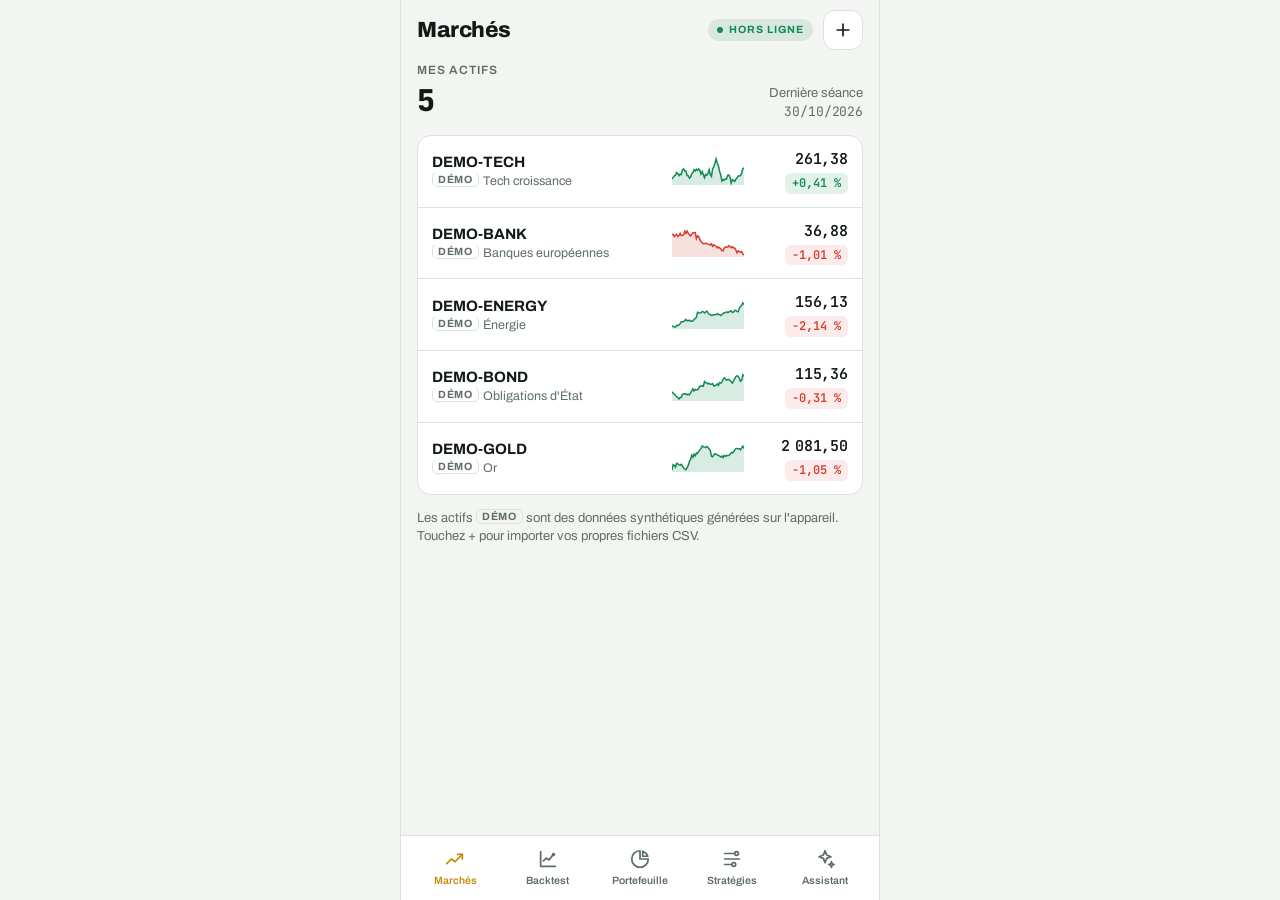
==== commit 8a27c1b8: "Add on-device AI assistant to mobile app with WebLLM Natural-language strategy requests are translat" ====
--- a/mobile/index.html
+++ b/mobile/index.html
@@ -3,6 +3,7 @@
 <head>
 <meta charset="utf-8">
 <meta name="viewport" content="width=device-width, initial-scale=1, viewport-fit=cover">
+<script>window.STRATLAB_WEBLLM = "./vendor/web-llm.js"; window.STRATLAB_WORKER = "./llm-worker.js";</script>
 </head>
 <body>
 <title>StratégieLab Mobile</title>
@@ -60,8 +61,8 @@
 @keyframes enter { from { opacity: .4; transform: translateY(4px); } to { opacity: 1; transform: none; } }
 @media (prefers-reduced-motion: reduce) { .screen.active { animation: none; } }
 
-.tabbar { display: grid; grid-template-columns: repeat(4, 1fr); border-top: 1px solid var(--line); background: var(--surface); padding-bottom: env(safe-area-inset-bottom, 0px); padding-left: max(8px, env(safe-area-inset-left, 0px)); padding-right: max(8px, env(safe-area-inset-right, 0px)); }
-.tabbar button { background: none; border: 0; height: var(--tabbar-h); display: flex; flex-direction: column; align-items: center; justify-content: center; gap: 4px; color: var(--muted); font-size: 11.5px; font-weight: 600; }
+.tabbar { display: grid; grid-template-columns: repeat(5, 1fr); border-top: 1px solid var(--line); background: var(--surface); padding-bottom: env(safe-area-inset-bottom, 0px); padding-left: max(8px, env(safe-area-inset-left, 0px)); padding-right: max(8px, env(safe-area-inset-right, 0px)); }
+.tabbar button { background: none; border: 0; height: var(--tabbar-h); display: flex; flex-direction: column; align-items: center; justify-content: center; gap: 4px; color: var(--muted); font-size: 10.5px; min-width: 0; padding: 0; font-weight: 600; }
 .tabbar svg { width: 22px; height: 22px; stroke: currentColor; fill: none; stroke-width: 1.9; stroke-linecap: round; stroke-linejoin: round; }
 .tabbar button[aria-current="page"] { color: var(--accent); }
 
@@ -131,6 +132,7 @@
 .btn.ghost { background: none; }
 .btn.danger { color: var(--down); }
 .btn.block { width: 100%; }
+.btn:disabled { opacity: .45; cursor: not-allowed; }
 .btn-row { display: grid; grid-template-columns: 1fr 1fr; gap: 10px; }
 details.more { border-top: 1px solid var(--line); padding-top: 10px; }
 details.more summary { cursor: pointer; font-size: 13.5px; font-weight: 600; color: var(--muted); list-style: none; display: flex; justify-content: space-between; }
@@ -192,6 +194,30 @@
 .toast { position: absolute; left: 16px; right: 16px; bottom: calc(var(--tabbar-h) + 14px + env(safe-area-inset-bottom, 0px)); background: var(--text); color: var(--ink); border-radius: 12px; padding: 12px 14px; font-size: 14px; font-weight: 600; z-index: 40; box-shadow: 0 8px 24px rgba(0,0,0,.35); }
 .toast.error { background: var(--down); color: #fff; }
 .confirm { display: flex; gap: 10px; align-items: center; justify-content: space-between; background: var(--down-soft); border-radius: 12px; padding: 10px 12px; font-size: 13.5px; }
+
+/* Assistant */
+.chat { display: flex; flex-direction: column; gap: 10px; }
+.msg { max-width: 90%; padding: 10px 13px; border-radius: 16px; font-size: 14.5px; line-height: 1.45; display: flex; flex-direction: column; gap: 10px; min-width: 0; }
+.msg.user { align-self: flex-end; background: var(--accent-soft); border: 1px solid var(--accent); border-bottom-right-radius: 5px; }
+.msg.bot { align-self: flex-start; background: var(--surface); border: 1px solid var(--line); border-bottom-left-radius: 5px; }
+.msg.bot.error { border-color: var(--down); }
+.msg .rule { font-family: var(--font-num); font-size: 12.5px; color: var(--muted); background: var(--raised); border-radius: 10px; padding: 9px 10px; line-height: 1.55; }
+.msg .rule b { color: var(--text); font-family: var(--font-ui); font-weight: 700; }
+.msg .actions { display: flex; gap: 8px; }
+.msg .actions .btn { padding: 8px 12px; font-size: 13.5px; flex: 1; }
+.dots { display: inline-flex; gap: 4px; padding: 4px 0; }
+.dots i { width: 7px; height: 7px; border-radius: 50%; background: var(--muted); animation: blink 1.2s infinite; }
+.dots i:nth-child(2) { animation-delay: .2s; } .dots i:nth-child(3) { animation-delay: .4s; }
+@keyframes blink { 0%, 80%, 100% { opacity: .25; } 40% { opacity: 1; } }
+@media (prefers-reduced-motion: reduce) { .dots i { animation: none; opacity: .7; } }
+.progress { height: 6px; background: var(--raised); border-radius: 3px; overflow: hidden; }
+.progress div { height: 100%; width: 0; background: var(--accent); transition: width .25s; }
+.ai-state { font-size: 12px; font-weight: 700; letter-spacing: .04em; text-transform: none; padding: 3px 8px; border-radius: 99px; background: var(--raised); color: var(--muted); }
+.ai-state.ready { background: var(--up-soft); color: var(--up); }
+.ai-state.busy { background: var(--accent-soft); color: var(--accent); }
+.ai-state.off { background: var(--down-soft); color: var(--down); }
+.composer { display: flex; flex-direction: column; gap: 10px; }
+.composer textarea { width: 100%; min-width: 0; background: var(--raised); border: 1px solid var(--line); border-radius: 12px; padding: 10px 12px; color: var(--text); font: inherit; font-size: 15px; resize: none; }
 </style>
 
 <div class="app" id="app">
@@ -321,6 +347,32 @@
         </div>
       </div>
     </section>
+
+    <!-- Assistant -->
+    <section class="screen" id="screen-assistant">
+      <div class="card" id="ai-setup">
+        <h2>IA sur l'appareil <span class="ai-state" id="ai-state">Non chargée</span></h2>
+        <p class="hint" id="ai-intro">Décrivez une stratégie en français, l'assistant la traduit en règles d'achat et de vente que vous pouvez tester. Le modèle tourne dans le téléphone grâce à WebGPU : il est téléchargé une seule fois, puis fonctionne hors ligne et rien ne quitte l'appareil.</p>
+        <div class="seg" id="ai-model">
+          <button data-m="light" aria-pressed="true">Léger · ≈ 300 Mo</button>
+          <button data-m="precise" aria-pressed="false">Précis · ≈ 900 Mo</button>
+        </div>
+        <div id="ai-progress-wrap" hidden><div class="progress"><div id="ai-bar"></div></div><div class="hint num" id="ai-progress" style="margin-top:6px"></div></div>
+        <button class="btn primary block" id="ai-load">Télécharger le modèle</button>
+      </div>
+      <div class="chat" id="ai-chat"></div>
+      <div class="card composer">
+        <div class="chips" id="ai-suggest">
+          <button class="chip">Achète quand le RSI 14 passe sous 30, revends au-dessus de 60</button>
+          <button class="chip">Suis la tendance : SMA 50 au-dessus de la SMA 200</button>
+          <button class="chip">Cassure du plus haut 20 jours, sortie sous le plus bas 10 jours</button>
+          <button class="chip">Achète les replis : clôture sous la SMA 20 mais au-dessus de la SMA 200</button>
+        </div>
+        <label class="field" for="ai-input">Votre stratégie</label>
+        <textarea id="ai-input" rows="3" placeholder="Ex. : achète quand le MACD croise au-dessus de son signal et que la performance sur 60 jours est positive"></textarea>
+        <button class="btn primary block" id="ai-send" disabled>Générer la stratégie</button>
+      </div>
+    </section>
   </main>
 
   <nav class="tabbar" aria-label="Navigation principale">
@@ -328,6 +380,7 @@
     <button data-tab="backtest"><svg viewBox="0 0 24 24"><path d="M4 4v16h16"/><path d="M7 14l3-3 3 2 5-6"/><circle cx="18" cy="7" r="1"/></svg>Backtest</button>
     <button data-tab="portfolio"><svg viewBox="0 0 24 24"><path d="M12 3a9 9 0 1 0 9 9h-9z"/><path d="M15 3.5A9 9 0 0 1 20.5 9H15z"/></svg>Portefeuille</button>
     <button data-tab="strategies"><svg viewBox="0 0 24 24"><path d="M4 6h10M4 12h16M4 18h7"/><circle cx="17" cy="6" r="2"/><circle cx="14" cy="18" r="2"/></svg>Stratégies</button>
+    <button data-tab="assistant"><svg viewBox="0 0 24 24"><path d="M12 3l1.8 4.7L18.5 9.5l-4.7 1.8L12 16l-1.8-4.7L5.5 9.5l4.7-1.8z"/><path d="M19 15l.8 2.2L22 18l-2.2.8L19 21l-.8-2.2L16 18l2.2-.8z"/></svg>Assistant</button>
   </nav>
 
   <div class="scrim" id="import-sheet" hidden>
@@ -630,7 +683,7 @@
 const symbols = () => Object.keys(assets);
 
 /* ============ Navigation ============ */
-const TITLES = { markets: "Marchés", backtest: "Backtest", portfolio: "Portefeuille", strategies: "Stratégies" };
+const TITLES = { markets: "Marchés", backtest: "Backtest", portfolio: "Portefeuille", strategies: "Stratégies", assistant: "Assistant" };
 function show(screen, title, back = false) {
   $$(".screen").forEach((s) => s.classList.toggle("active", s.id === `screen-${screen}`));
   $("#title").textContent = title; $("#back-btn").hidden = !back; $("#import-btn").hidden = screen !== "markets";
@@ -640,7 +693,7 @@
   state.tab = tab; state.detail = null;
   $$(".tabbar button").forEach((b) => (b.dataset.tab === tab ? b.setAttribute("aria-current", "page") : b.removeAttribute("aria-current")));
   show(tab, TITLES[tab]);
-  ({ markets: renderMarkets, backtest: renderBacktestForm, portfolio: renderPortfolio, strategies: renderStrategies })[tab]();
+  ({ markets: renderMarkets, backtest: renderBacktestForm, portfolio: renderPortfolio, strategies: renderStrategies, assistant: renderAssistant })[tab]();
 }
 $$(".tabbar button").forEach((b) => b.addEventListener("click", () => go(b.dataset.tab)));
 $("#back-btn").addEventListener("click", () => go(state.tab));
@@ -895,6 +948,155 @@
   saveStrats(); state.editing = null; state.bt.strat = ed.id; toast(`« ${ed.name} » enregistrée`); go("backtest"); runBacktest();
 });
 
+/* ============ Assistant IA (WebLLM, sur l'appareil) ============ */
+const WEBLLM_SRC = window.STRATLAB_WEBLLM || "https://cdn.jsdelivr.net/npm/@mlc-ai/web-llm@0.2.86/+esm";
+const AI_MODELS = {
+  light: { f16: "Qwen2.5-0.5B-Instruct-q4f16_1-MLC", f32: "Qwen2.5-0.5B-Instruct-q4f32_1-MLC", label: "Léger" },
+  precise: { f16: "Qwen2.5-1.5B-Instruct-q4f16_1-MLC", f32: "Qwen2.5-1.5B-Instruct-q4f32_1-MLC", label: "Précis" },
+};
+const ai = { choice: store.get("stratlab.aiModel", "light"), engine: null, loading: false, busy: false, history: [], webllm: null, modelId: null, last: null, results: {} };
+const OPERAND_KEYS = OPERANDS.map((o) => o.k);
+const AI_SCHEMA = (() => {
+  const operand = { type: "object", properties: { k: { type: "string", enum: OPERAND_KEYS }, n: { type: "number" } }, required: ["k", "n"] };
+  const cond = { type: "object", properties: { a: operand, op: { type: "string", enum: OPS.map((o) => o.k) }, b: operand }, required: ["a", "op", "b"] };
+  return JSON.stringify({ type: "object", properties: { name: { type: "string" }, explication: { type: "string" }, entry: { type: "array", items: cond }, exit: { type: "array", items: cond } }, required: ["name", "explication", "entry", "exit"] });
+})();
+const AI_SYSTEM = `Tu traduis une stratégie de trading décrite en français en règles JSON pour un moteur de backtest. Position uniquement acheteuse.
+Opérandes possibles (champ k) et sens du nombre n :
+- close : cours de clôture (n = 0)
+- sma : moyenne mobile simple sur n jours
+- ema : moyenne mobile exponentielle sur n jours
+- rsi : RSI sur n jours (valeur entre 0 et 100)
+- hi : plus haut des n jours précédents (pour les cassures à la hausse)
+- lo : plus bas des n jours précédents (pour les cassures à la baisse)
+- mom : performance en % sur n jours (ex. 5 signifie +5 %)
+- macd : ligne MACD 12/26 (n = 0)
+- macdsig : ligne de signal du MACD (n = 0)
+- value : nombre fixe, n = ce nombre (ex. 30 pour un seuil de RSI)
+Opérateurs (op) : lt = est inférieur à, gt = est supérieur à, xup = croise au-dessus de, xdn = croise en dessous de.
+entry = conditions d'achat, toutes vraies en même temps (ET). exit = conditions de vente, une seule suffit (OU). exit peut être vide : la position est alors fermée quand les conditions d'achat cessent d'être vraies.
+name = nom court de la stratégie (5 mots maximum). explication = une ou deux phrases simples en français qui expliquent la logique.
+Exemple. Demande : « achète quand le RSI 2 passe sous 10 si le cours est au-dessus de sa moyenne 200 jours, revends au-dessus de la moyenne 5 jours ».
+Réponse : {"name":"Rebond RSI 2 en tendance","explication":"On achète un repli très court terme dans une tendance haussière, puis on revend dès le rebond.","entry":[{"a":{"k":"rsi","n":2},"op":"lt","b":{"k":"value","n":10}},{"a":{"k":"close","n":0},"op":"gt","b":{"k":"sma","n":200}}],"exit":[{"a":{"k":"close","n":0},"op":"gt","b":{"k":"sma","n":5}}]}
+Réponds uniquement avec le JSON.`;
+
+function aiState(text, kind = "") { const s = $("#ai-state"); s.textContent = text; s.className = `ai-state ${kind}`; }
+function aiRefreshControls() {
+  $$("#ai-model button").forEach((b) => b.setAttribute("aria-pressed", b.dataset.m === ai.choice));
+  $("#ai-send").disabled = !ai.engine || ai.busy;
+  $("#ai-load").hidden = !!ai.engine;
+  $("#ai-model").hidden = !!ai.engine || ai.loading;
+  $("#ai-load").disabled = ai.loading;
+}
+async function aiWebGpu() {
+  if (!navigator.gpu) return null;
+  try { return await navigator.gpu.requestAdapter(); } catch { return null; }
+}
+async function renderAssistant() {
+  aiRefreshControls();
+  if (!$("#ai-chat").children.length) aiMessage("bot", `<span>Bonjour ! Décrivez la stratégie que vous voulez tester, par exemple avec les suggestions ci-dessous. Je la transforme en règles que vous pourrez backtester et modifier.</span>`);
+  if (ai.engine) return;
+  const adapter = await aiWebGpu();
+  if (!adapter) {
+    aiState("Indisponible", "off");
+    $("#ai-load").disabled = true; $("#ai-model").hidden = true;
+    $("#ai-intro").innerHTML = `Ce navigateur ne donne pas accès à WebGPU, nécessaire pour faire tourner l'IA sur l'appareil. Utilisez un navigateur récent (Chrome sur Android, Safari à jour sur iPhone, Chrome ou Edge sur ordinateur). L'éditeur de stratégies reste disponible dans l'onglet Stratégies.`;
+    return;
+  }
+  ai.f16 = adapter.features.has("shader-f16");
+  try {
+    ai.webllm = ai.webllm || (await import(WEBLLM_SRC));
+    const cached = await ai.webllm.hasModelInCache(aiModelId());
+    $("#ai-load").textContent = cached ? "Charger le modèle (déjà téléchargé)" : "Télécharger le modèle";
+    if (!ai.loading) aiState(cached ? "Téléchargé" : "Non chargée");
+  } catch { /* le chargement réel affichera l'erreur */ }
+}
+const aiModelId = () => AI_MODELS[ai.choice][ai.f16 === false ? "f32" : "f16"];
+$("#ai-model").addEventListener("click", (e) => { const b = e.target.closest("[data-m]"); if (!b || ai.loading || ai.engine) return; ai.choice = b.dataset.m; store.set("stratlab.aiModel", ai.choice); renderAssistant(); });
+$("#ai-load").addEventListener("click", async () => {
+  if (ai.loading || ai.engine) return;
+  ai.loading = true; aiRefreshControls(); aiState("Chargement", "busy");
+  $("#ai-progress-wrap").hidden = false; $("#ai-progress").textContent = "Préparation…";
+  const started = Date.now();
+  const onProgress = (p) => {
+    const pctDone = Math.round((p.progress || 0) * 100); $("#ai-bar").style.width = `${pctDone}%`;
+    const secs = Math.round((Date.now() - started) / 1000);
+    $("#ai-progress").textContent = /fetch|download/i.test(p.text || "") && pctDone < 100 ? `Téléchargement du modèle : ${pctDone} % · ${secs} s` : /cache/i.test(p.text || "") && pctDone < 100 ? `Lecture depuis le stockage de l'appareil : ${pctDone} % · ${secs} s` : `Préparation sur la carte graphique… ${secs} s`;
+  };
+  try {
+    ai.webllm = ai.webllm || (await import(WEBLLM_SRC));
+    if (ai.f16 === undefined) { const a = await aiWebGpu(); ai.f16 = !!a && a.features.has("shader-f16"); }
+    ai.modelId = aiModelId();
+    ai.engine = window.STRATLAB_WORKER
+      ? await ai.webllm.CreateWebWorkerMLCEngine(new Worker(window.STRATLAB_WORKER, { type: "module" }), ai.modelId, { initProgressCallback: onProgress })
+      : await ai.webllm.CreateMLCEngine(ai.modelId, { initProgressCallback: onProgress });
+    aiState(`Prête · ${AI_MODELS[ai.choice].label}`, "ready");
+    $("#ai-progress-wrap").hidden = true;
+    $("#ai-intro").textContent = `Modèle ${AI_MODELS[ai.choice].label.toLowerCase()} chargé sur l'appareil. Il fonctionne désormais sans connexion.`;
+    toast("Assistant prêt");
+  } catch (err) {
+    ai.engine = null; aiState("Échec", "off"); $("#ai-progress-wrap").hidden = true;
+    const blocked = /fetch|network|load|CSP|Content Security/i.test(String(err && err.message));
+    $("#ai-intro").innerHTML = blocked
+      ? `Le modèle n'a pas pu être téléchargé. Vérifiez la connexion pour ce premier téléchargement. Dans l'aperçu claude.ai, les téléchargements externes sont bloqués : ouvrez la version installée de l'application (dossier <span class="num">mobile/</span> du dépôt, hébergé en HTTPS).`
+      : `Le modèle n'a pas pu démarrer : ${esc(err && err.message ? err.message : err)}. Essayez le modèle léger ou fermez d'autres onglets pour libérer de la mémoire.`;
+  } finally { ai.loading = false; aiRefreshControls(); }
+});
+
+function aiMessage(role, html, error = false) {
+  const div = document.createElement("div"); div.className = `msg ${role}${error ? " error" : ""}`; div.innerHTML = html;
+  $("#ai-chat").appendChild(div); div.scrollIntoView({ behavior: "smooth", block: "end" }); return div;
+}
+function aiSanitize(raw) {
+  const fixOperand = (o) => {
+    const k = OPERAND_KEYS.includes(o && o.k) ? o.k : "close"; let n = Number(o && o.n);
+    if (k === "value") n = Number.isFinite(n) ? n : 0;
+    else if (["close", "macd", "macdsig"].includes(k)) n = undefined;
+    else n = Math.min(400, Math.max(1, Math.round(Number.isFinite(n) && n > 0 ? n : OPERANDS.find((x) => x.k === k).n)));
+    return n === undefined ? { k } : { k, n };
+  };
+  const fixCond = (c) => ({ a: fixOperand(c.a), op: OPS.some((o) => o.k === c.op) ? c.op : "gt", b: fixOperand(c.b) });
+  const entry = (Array.isArray(raw.entry) ? raw.entry : []).slice(0, 5).map(fixCond);
+  const exit = (Array.isArray(raw.exit) ? raw.exit : []).slice(0, 5).map(fixCond);
+  if (!entry.length) throw new Error("La réponse ne contient aucune condition d'achat.");
+  return { id: `ai-${Date.now()}`, name: String(raw.name || "Stratégie IA").trim().slice(0, 40) || "Stratégie IA", explication: String(raw.explication || "").slice(0, 400), entry, exit };
+}
+async function aiSend(text) {
+  text = text.trim(); if (!text || !ai.engine || ai.busy) return;
+  ai.busy = true; aiRefreshControls(); $("#ai-input").value = "";
+  aiMessage("user", esc(text));
+  const pending = aiMessage("bot", `<span class="dots"><i></i><i></i><i></i></span>`);
+  try {
+    const messages = [{ role: "system", content: AI_SYSTEM }, ...ai.history.slice(-4), { role: "user", content: text }];
+    const reply = await ai.engine.chat.completions.create({ messages, temperature: 0.2, max_tokens: 700, response_format: { type: "json_object", schema: AI_SCHEMA } });
+    const content = reply.choices[0].message.content || "";
+    const strat = aiSanitize(JSON.parse(content));
+    ai.history.push({ role: "user", content: text }, { role: "assistant", content });
+    ai.results[strat.id] = strat;
+    if (!assets[state.bt.asset]) state.bt.asset = symbols()[0];
+    const bars = assets[state.bt.asset].bars;
+    const m = backtest(bars, runRules(bars, strat), { fee: 5, slip: 2, capital: 10000, short: false }).m;
+    pending.innerHTML = `<b>${esc(strat.name)}</b>${strat.explication ? `<span>${esc(strat.explication)}</span>` : ""}
+      <div class="rule"><b>Achat :</b> ${esc(ruleText(strat.entry, "ET"))}<br><b>Vente :</b> ${strat.exit.length ? esc(ruleText(strat.exit, "OU")) : "fin des conditions d'achat"}</div>
+      <span class="hint num">Aperçu sur ${esc(state.bt.asset)} : ${pct(m.total, 1, true)} · Sharpe ${fr(m.sharpe)} · ${m.trades} transactions</span>
+      <div class="actions"><button class="btn" data-ai-edit="${strat.id}">Modifier</button><button class="btn primary" data-ai-test="${strat.id}">Enregistrer et tester</button></div>`;
+  } catch (err) {
+    pending.classList.add("error");
+    pending.innerHTML = `<span>Je n'ai pas réussi à traduire cette demande en règles (${esc(err && err.message ? err.message : err)}). Reformulez avec des indicateurs précis : RSI, moyennes mobiles, MACD, plus haut ou plus bas sur N jours, performance sur N jours.</span>`;
+  } finally { ai.busy = false; aiRefreshControls(); }
+}
+$("#ai-send").addEventListener("click", () => aiSend($("#ai-input").value));
+$("#ai-input").addEventListener("keydown", (e) => { if (e.key === "Enter" && !e.shiftKey && window.matchMedia("(pointer: fine)").matches) { e.preventDefault(); aiSend($("#ai-input").value); } });
+$("#ai-suggest").addEventListener("click", (e) => { const c = e.target.closest(".chip"); if (!c) return; $("#ai-input").value = c.textContent; if (ai.engine) aiSend(c.textContent); else $("#ai-input").focus(); });
+$("#ai-chat").addEventListener("click", (e) => {
+  const id = e.target.dataset.aiTest || e.target.dataset.aiEdit; if (!id) return; const s = ai.results[id]; if (!s) return;
+  const copy = { id: s.id, name: s.name, entry: JSON.parse(JSON.stringify(s.entry)), exit: JSON.parse(JSON.stringify(s.exit)) };
+  if (e.target.dataset.aiTest) {
+    if (!customStrats.some((x) => x.id === copy.id)) customStrats.push(copy); saveStrats();
+    state.bt.strat = copy.id; toast(`« ${copy.name} » enregistrée`); go("backtest"); runBacktest();
+  } else { state.editing = copy; go("strategies"); $("#st-editor").scrollIntoView({ behavior: "smooth" }); }
+});
+
 /* ============ Import ============ */
 const sheet = $("#import-sheet");
 $("#import-btn").addEventListener("click", () => (sheet.hidden = false));
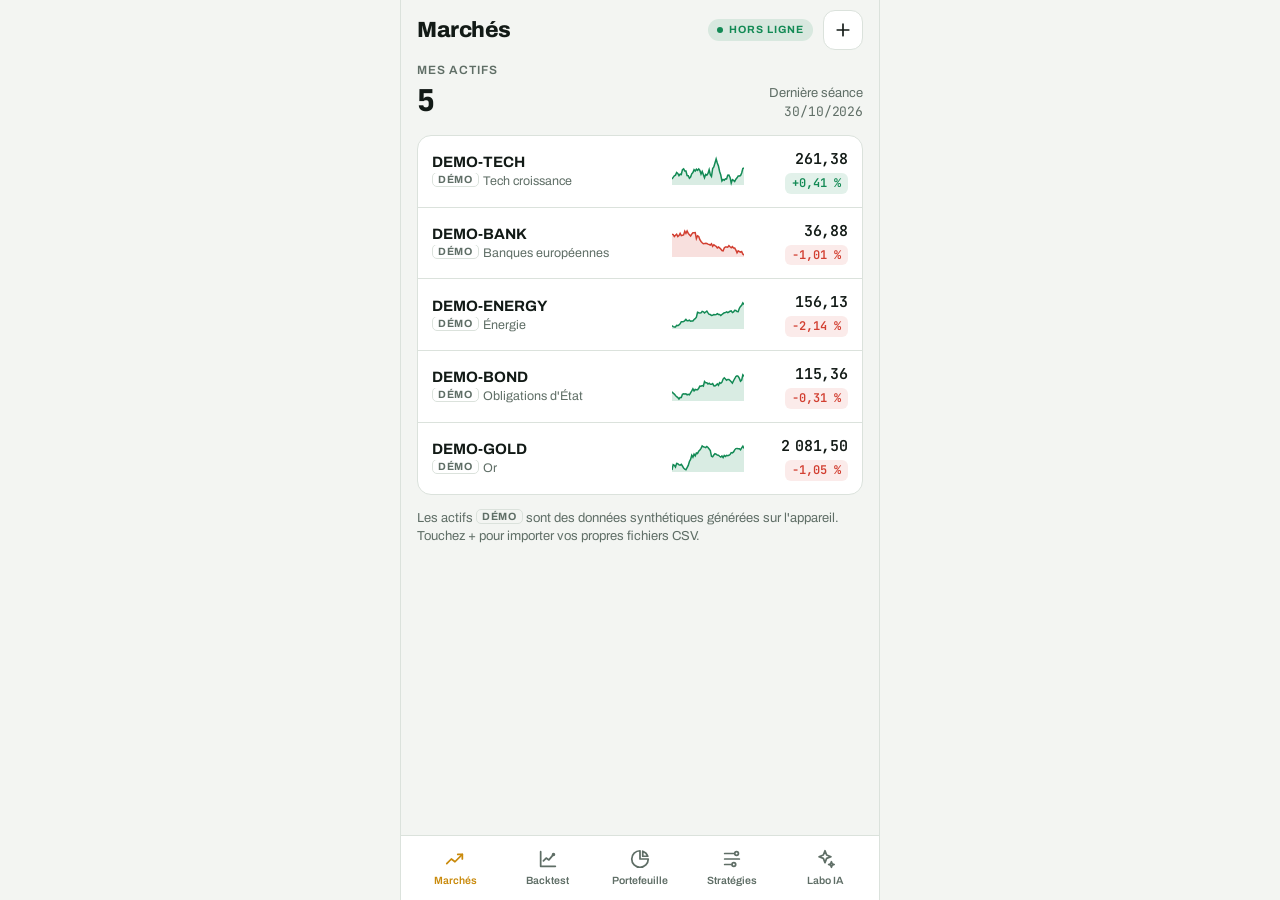
==== commit 5e2111ba: "Add automatic strategy search lab to mobile app Generates and evolves rule-based strategies on the f" ====
--- a/mobile/index.html
+++ b/mobile/index.html
@@ -218,6 +218,27 @@
 .ai-state.off { background: var(--down-soft); color: var(--down); }
 .composer { display: flex; flex-direction: column; gap: 10px; }
 .composer textarea { width: 100%; min-width: 0; background: var(--raised); border: 1px solid var(--line); border-radius: 12px; padding: 10px 12px; color: var(--text); font: inherit; font-size: 15px; resize: none; }
+
+/* Labo : recherche automatique */
+.lab-warning { background: var(--accent-soft); color: var(--text); border-radius: 12px; padding: 10px 12px; font-size: 13.5px; line-height: 1.45; }
+.cand { background: var(--surface); border: 1px solid var(--line); border-radius: var(--radius); padding: 14px; display: flex; flex-direction: column; gap: 12px; min-width: 0; }
+.cand-head { display: flex; justify-content: space-between; align-items: center; gap: 10px; }
+.cand-head .t { font-weight: 800; font-size: 16px; }
+.verdict-pill { font-size: 12px; font-weight: 700; border-radius: 99px; padding: 4px 10px; white-space: nowrap; }
+.verdict-pill.good { background: var(--up-soft); color: var(--up); }
+.verdict-pill.warn { background: var(--accent-soft); color: var(--accent); }
+.verdict-pill.bad { background: var(--down-soft); color: var(--down); }
+.cand .rule { font-family: var(--font-num); font-size: 12.5px; color: var(--muted); background: var(--raised); border-radius: 10px; padding: 9px 10px; line-height: 1.55; }
+.cand .rule b { color: var(--text); font-family: var(--font-ui); }
+.compare { display: grid; grid-template-columns: minmax(0, 1.1fr) 1fr 1fr; font-size: 13px; border: 1px solid var(--line); border-radius: 10px; overflow: hidden; }
+.compare > span { padding: 7px 9px; border-bottom: 1px solid var(--line); font-family: var(--font-num); font-variant-numeric: tabular-nums; text-align: right; }
+.compare > span:nth-child(3n + 1) { text-align: left; font-family: var(--font-ui); color: var(--muted); }
+.compare > span.h { font-family: var(--font-ui); font-size: 11.5px; font-weight: 700; color: var(--muted); background: var(--raised); text-transform: uppercase; letter-spacing: .04em; }
+.compare > span:nth-last-child(-n + 3) { border-bottom: 0; }
+.checks { display: flex; flex-direction: column; gap: 6px; font-size: 13.5px; }
+.checks div { display: grid; grid-template-columns: 20px 1fr; gap: 6px; align-items: start; }
+.checks .ok { color: var(--up); font-weight: 800; } .checks .ko { color: var(--down); font-weight: 800; }
+.ai-note { font-size: 14px; line-height: 1.5; background: var(--raised); border-radius: 10px; padding: 10px 12px; }
 </style>
 
 <div class="app" id="app">
@@ -350,8 +371,23 @@
 
     <!-- Assistant -->
     <section class="screen" id="screen-assistant">
+      <div class="card" id="lab">
+        <h2>Trouver une stratégie</h2>
+        <p class="hint">L'application génère et teste des centaines de stratégies sur les 70 % les plus anciens de l'historique, garde les meilleures, puis les vérifie sur les 30 % les plus récents, qu'elles n'ont jamais vus.</p>
+        <label class="field">Actif<select id="lab-asset"></select></label>
+        <div class="lab-warning" id="lab-warning" hidden></div>
+        <label class="field">Idée de départ (facultatif)<input type="text" id="lab-idea" maxlength="300" placeholder="Ex. : acheter les replis dans une tendance haussière"></label>
+        <p class="hint" id="lab-idea-hint">Si l'IA est chargée (plus bas), elle traduit votre idée et la recherche l'améliore.</p>
+        <div class="seg" id="lab-depth">
+          <button data-d="fast" aria-pressed="true">Rapide · 300 essais</button>
+          <button data-d="deep" aria-pressed="false">Poussée · 1 000 essais</button>
+        </div>
+        <div id="lab-progress-wrap" hidden><div class="progress"><div id="lab-bar"></div></div><div class="hint num" id="lab-progress" style="margin-top:6px"></div></div>
+        <button class="btn primary block" id="lab-run">Lancer la recherche</button>
+      </div>
+      <div id="lab-results" style="display:flex;flex-direction:column;gap:14px"></div>
       <div class="card" id="ai-setup">
-        <h2>IA sur l'appareil <span class="ai-state" id="ai-state">Non chargée</span></h2>
+        <h2>Assistant IA <span class="ai-state" id="ai-state">Non chargée</span></h2>
         <p class="hint" id="ai-intro">Décrivez une stratégie en français, l'assistant la traduit en règles d'achat et de vente que vous pouvez tester. Le modèle tourne dans le téléphone grâce à WebGPU : il est téléchargé une seule fois, puis fonctionne hors ligne et rien ne quitte l'appareil.</p>
         <div class="seg" id="ai-model">
           <button data-m="light" aria-pressed="true">Léger · ≈ 300 Mo</button>
@@ -380,7 +416,7 @@
     <button data-tab="backtest"><svg viewBox="0 0 24 24"><path d="M4 4v16h16"/><path d="M7 14l3-3 3 2 5-6"/><circle cx="18" cy="7" r="1"/></svg>Backtest</button>
     <button data-tab="portfolio"><svg viewBox="0 0 24 24"><path d="M12 3a9 9 0 1 0 9 9h-9z"/><path d="M15 3.5A9 9 0 0 1 20.5 9H15z"/></svg>Portefeuille</button>
     <button data-tab="strategies"><svg viewBox="0 0 24 24"><path d="M4 6h10M4 12h16M4 18h7"/><circle cx="17" cy="6" r="2"/><circle cx="14" cy="18" r="2"/></svg>Stratégies</button>
-    <button data-tab="assistant"><svg viewBox="0 0 24 24"><path d="M12 3l1.8 4.7L18.5 9.5l-4.7 1.8L12 16l-1.8-4.7L5.5 9.5l4.7-1.8z"/><path d="M19 15l.8 2.2L22 18l-2.2.8L19 21l-.8-2.2L16 18l2.2-.8z"/></svg>Assistant</button>
+    <button data-tab="assistant"><svg viewBox="0 0 24 24"><path d="M12 3l1.8 4.7L18.5 9.5l-4.7 1.8L12 16l-1.8-4.7L5.5 9.5l4.7-1.8z"/><path d="M19 15l.8 2.2L22 18l-2.2.8L19 21l-.8-2.2L16 18l2.2-.8z"/></svg>Labo IA</button>
   </nav>
 
   <div class="scrim" id="import-sheet" hidden>
@@ -683,7 +719,7 @@
 const symbols = () => Object.keys(assets);
 
 /* ============ Navigation ============ */
-const TITLES = { markets: "Marchés", backtest: "Backtest", portfolio: "Portefeuille", strategies: "Stratégies", assistant: "Assistant" };
+const TITLES = { markets: "Marchés", backtest: "Backtest", portfolio: "Portefeuille", strategies: "Stratégies", assistant: "Labo IA" };
 function show(screen, title, back = false) {
   $$(".screen").forEach((s) => s.classList.toggle("active", s.id === `screen-${screen}`));
   $("#title").textContent = title; $("#back-btn").hidden = !back; $("#import-btn").hidden = screen !== "markets";
@@ -948,6 +984,235 @@
   saveStrats(); state.editing = null; state.bt.strat = ed.id; toast(`« ${ed.name} » enregistrée`); go("backtest"); runBacktest();
 });
 
+/* ============ Labo : recherche automatique de stratégies ============ */
+const lab = { running: false, depth: "fast", results: {} };
+const condCache = new WeakMap();
+function cachedCond(b, c) {
+  let m = condCache.get(b); if (!m) { m = new Map(); condCache.set(b, m); }
+  const key = JSON.stringify(c);
+  if (!m.has(key)) m.set(key, condSeries(b, c));
+  return m.get(key);
+}
+const sliceBars = (b, from, to) => ({ t: b.t.slice(from, to), o: b.o.slice(from, to), h: b.h.slice(from, to), l: b.l.slice(from, to), c: b.c.slice(from, to), v: b.v.slice(from, to) });
+const tick = () => new Promise((resolve) => setTimeout(resolve, 0));
+const pickOne = (r, arr) => arr[Math.floor(r() * arr.length)];
+const ENTRY_TEMPLATES = [
+  (r) => ({ a: { k: "rsi", n: pickOne(r, [2, 3, 5, 7, 14]) }, op: "lt", b: { k: "value", n: pickOne(r, [5, 10, 15, 20, 25, 30, 35]) } }),
+  (r) => ({ a: { k: "close" }, op: "gt", b: { k: "sma", n: pickOne(r, [20, 50, 100, 150, 200]) } }),
+  (r) => ({ a: { k: "close" }, op: "lt", b: { k: "sma", n: pickOne(r, [5, 10, 20]) } }),
+  (r) => ({ a: { k: "close" }, op: "gt", b: { k: "hi", n: pickOne(r, [10, 20, 55, 100]) } }),
+  (r) => { const f = pickOne(r, [5, 10, 20, 50]); return { a: { k: pickOne(r, ["sma", "ema"]), n: f }, op: pickOne(r, ["gt", "xup"]), b: { k: "sma", n: pickOne(r, [100, 150, 200].filter((x) => x > f)) } }; },
+  (r) => ({ a: { k: "mom", n: pickOne(r, [20, 60, 120, 250]) }, op: "gt", b: { k: "value", n: pickOne(r, [0, 5, 10, 20]) } }),
+  (r) => ({ a: { k: "macd" }, op: pickOne(r, ["gt", "xup"]), b: { k: "macdsig" } }),
+  (r) => ({ a: { k: "rsi", n: 14 }, op: "gt", b: { k: "value", n: pickOne(r, [50, 55, 60]) } }),
+];
+const EXIT_TEMPLATES = [
+  (r) => ({ a: { k: "rsi", n: pickOne(r, [2, 5, 14]) }, op: "gt", b: { k: "value", n: pickOne(r, [50, 60, 70, 80]) } }),
+  (r) => ({ a: { k: "close" }, op: "gt", b: { k: "sma", n: pickOne(r, [5, 10, 20]) } }),
+  (r) => ({ a: { k: "close" }, op: "lt", b: { k: "sma", n: pickOne(r, [20, 50, 100, 200]) } }),
+  (r) => ({ a: { k: "close" }, op: "lt", b: { k: "lo", n: pickOne(r, [5, 10, 20, 50]) } }),
+  (r) => ({ a: { k: "macd" }, op: "xdn", b: { k: "macdsig" } }),
+  (r) => ({ a: { k: "mom", n: pickOne(r, [20, 60]) }, op: "lt", b: { k: "value", n: 0 } }),
+];
+function randomStrategy(r) {
+  const count = r() < 0.55 ? 1 : 2; const used = new Set(); const entry = [];
+  while (entry.length < count) { const i = Math.floor(r() * ENTRY_TEMPLATES.length); if (used.has(i)) continue; used.add(i); entry.push(ENTRY_TEMPLATES[i](r)); }
+  return { entry, exit: r() < 0.25 ? [] : [pickOne(r, EXIT_TEMPLATES)(r)] };
+}
+function mutateStrategy(r, s) {
+  const c = JSON.parse(JSON.stringify({ entry: s.entry, exit: s.exit }));
+  const operands = [...c.entry, ...c.exit].flatMap((cond) => [cond.a, cond.b]).filter((o) => o.n !== undefined);
+  if (!operands.length || r() < 0.15) { if (r() < 0.5 && c.exit.length) c.exit = [pickOne(r, EXIT_TEMPLATES)(r)]; else c.exit = r() < 0.3 ? [] : [pickOne(r, EXIT_TEMPLATES)(r)]; return c; }
+  const o = pickOne(r, operands);
+  if (o.k === "value") o.n = Math.max(-50, Math.min(100, o.n + pickOne(r, [-10, -5, 5, 10])));
+  else o.n = Math.max(2, Math.min(300, Math.round(o.n * pickOne(r, [0.6, 0.8, 1.25, 1.5])) || o.n + 1));
+  return c;
+}
+const strategyKey = (s) => JSON.stringify([s.entry, s.exit]);
+const familyKey = (s) => s.entry.map((c) => `${c.a.k}${c.op}${c.b.k}`).sort().join("+");
+function trainScore(res, conditions) {
+  const m = res.m;
+  if (!(m.trades >= 6) || !Number.isFinite(m.sharpe) || m.mdd < -0.6 || m.exposure < 0.05) return -Infinity;
+  const eq = res.equity; const daily = eq.map((v, i) => (i ? v / eq[i - 1] - 1 : 0)).slice(1);
+  const third = Math.floor(daily.length / 3);
+  const chunks = [0, 1, 2].map((k) => metrics(daily.slice(k * third, k === 2 ? daily.length : (k + 1) * third)).sharpe || 0);
+  const consistency = Math.min(...chunks);
+  return (0.4 * m.sharpe + 0.6 * consistency) * Math.min(1, m.trades / 15) - 0.05 * (conditions - 1);
+}
+function labOptions() { return { fee: Math.max(0, +$("#bt-fee").value || 0), slip: Math.max(0, +$("#bt-slip").value || 0), capital: 10000, short: false }; }
+function randomPercentile(b, from, to, exposure, avgHold, target, r, opt, sims = 300) {
+  const rets = []; for (let i = from + 1; i < to; i++) rets.push(b.c[i] / b.c[i - 1] - 1);
+  const cost = (opt.fee + opt.slip) / 10000; const pExit = 1 / Math.max(1, avgHold);
+  const pEnter = exposure >= 0.99 ? 1 : Math.min(1, (pExit * exposure) / Math.max(1e-6, 1 - exposure));
+  let below = 0;
+  for (let s = 0; s < sims; s++) {
+    let pos = 0, sum = 0, sum2 = 0;
+    for (let i = 0; i < rets.length; i++) { const prev = pos; pos = prev ? (r() < pExit ? 0 : 1) : r() < pEnter ? 1 : 0; const x = prev * rets[i] - Math.abs(pos - prev) * cost; sum += x; sum2 += x * x; }
+    const mean = sum / rets.length, sd = Math.sqrt(Math.max(0, sum2 / rets.length - mean * mean));
+    const sharpe = sd > 0 ? (mean / sd) * Math.sqrt(TD) : 0;
+    if (sharpe < target) below++;
+  }
+  return below / sims;
+}
+function labProgress(fraction, text) { $("#lab-bar").style.width = `${Math.round(fraction * 100)}%`; $("#lab-progress").textContent = text; }
+function renderLabForm() {
+  if (!lab.asset || !assets[lab.asset]) lab.asset = assets[state.bt.asset] ? state.bt.asset : symbols()[0];
+  $("#lab-asset").innerHTML = symbols().map((s) => `<option ${s === lab.asset ? "selected" : ""}>${esc(s)}</option>`).join("");
+  labWarning();
+  $("#lab-idea-hint").textContent = ai.engine ? "L'IA est chargée : elle traduira votre idée en règles, que la recherche améliorera ensuite." : "Si l'IA est chargée (plus bas), elle traduit votre idée et la recherche l'améliore. Sans elle, la recherche explore librement.";
+}
+function labWarning() {
+  const a = assets[$("#lab-asset").value]; const w = $("#lab-warning");
+  if (!a) { w.hidden = true; return; }
+  if (a.demo) { w.hidden = false; w.innerHTML = "<b>Données synthétiques.</b> Une stratégie trouvée ici n'a aucune valeur réelle : ces cours sont générés au hasard. Importez l'historique réel d'un actif (bouton + de l'onglet Marchés) pour une recherche utile."; }
+  else if (a.bars.c.length < 750) { w.hidden = false; w.innerHTML = `<b>Historique court (${a.bars.c.length} séances).</b> Avec moins de trois ans de données, les résultats sont peu fiables. Visez cinq ans ou plus.`; }
+  else w.hidden = true;
+}
+$("#lab-asset").addEventListener("change", (e) => { lab.asset = e.target.value; labWarning(); });
+$("#lab-depth").addEventListener("click", (e) => { const b = e.target.closest("[data-d]"); if (!b || lab.running) return; lab.depth = b.dataset.d; $$("#lab-depth button").forEach((x) => x.setAttribute("aria-pressed", x === b)); });
+$("#lab-run").addEventListener("click", () => runLab());
+
+async function runLab() {
+  if (lab.running) return;
+  const sym = $("#lab-asset").value; const b = assets[sym] && assets[sym].bars;
+  if (!b || b.c.length < 300) { toast("Il faut au moins 300 séances d'historique pour une recherche fiable.", true); return; }
+  lab.running = true; $("#lab-run").disabled = true; $("#lab-progress-wrap").hidden = false; $("#lab-results").innerHTML = "";
+  const started = performance.now(); const opt = labOptions(); const r = mulberry32((Date.now() % 2147483647) | 0);
+  const n = b.c.length; const split = Math.floor(n * 0.7); const budget = lab.depth === "deep" ? 1000 : 300;
+  const pool = [], seen = new Set(), scored = []; const notes = [];
+  const add = (s, origin, list = pool) => { const key = strategyKey(s); if (seen.has(key)) return false; seen.add(key); list.push({ entry: s.entry, exit: s.exit, origin }); return true; };
+  try {
+    const idea = $("#lab-idea").value.trim();
+    if (idea && ai.engine) {
+      labProgress(0.02, "L'IA traduit votre idée en règles…");
+      try {
+        const seed = aiSanitize(aiParseJson(await aiGenerate([{ role: "system", content: AI_SYSTEM }, { role: "user", content: idea }])));
+        add(seed, "ia"); for (let i = 0; i < budget * 0.25; i++) add(mutateStrategy(r, seed), "ia");
+        notes.push(`Idée de départ traduite par l'IA : ${ruleText(seed.entry, "ET")}.`);
+      } catch (err) { notes.push("L'IA n'a pas réussi à traduire l'idée : la recherche a exploré librement."); }
+    } else if (idea) notes.push("L'IA n'était pas chargée : l'idée de départ n'a pas été utilisée.");
+    while (pool.length < budget * 0.6) add(randomStrategy(r), "auto");
+    const trainBars = sliceBars(b, 0, split);
+    const evaluate = async (list, phase, base, span) => {
+      for (let i = 0; i < list.length; i++) {
+        const s = list[i]; const sig = runRulesCached(b, s);
+        const res = backtest(trainBars, sig.slice(0, split), opt); s.train = res.m; s.score = trainScore(res, s.entry.length + s.exit.length); scored.push(s);
+        if (i % 20 === 0) { labProgress(base + (span * i) / list.length, `${phase} : ${scored.length} stratégies testées`); await tick(); }
+      }
+    };
+    await evaluate(pool, "Exploration", 0.05, 0.5);
+    for (let g = 0; g < 2; g++) {
+      const parents = scored.filter((s) => s.score > -Infinity).sort((x, y) => y.score - x.score).slice(0, 15);
+      const kids = []; const perParent = Math.ceil((budget * 0.2) / Math.max(1, parents.length));
+      parents.forEach((p) => { let made = 0; for (let k = 0; k < perParent * 4 && made < perParent; k++) if (add(mutateStrategy(r, p), p.origin, kids)) made++; });
+      await evaluate(kids, `Amélioration ${g + 1}/2`, 0.55 + g * 0.15, 0.15);
+    }
+    labProgress(0.86, "Vérification sur la période jamais vue…"); await tick();
+    const ranked = scored.filter((s) => s.score > -Infinity).sort((x, y) => y.score - x.score);
+    const finalists = []; const families = {};
+    for (const s of ranked) { const f = familyKey(s); if ((families[f] || 0) >= 2) continue; families[f] = (families[f] || 0) + 1; finalists.push(s); if (finalists.length === 5) break; }
+    const testBars = sliceBars(b, split, n);
+    const others = symbols().filter((s) => s !== sym && assets[s].bars.c.length >= 300 && assets[s].demo === assets[sym].demo);
+    for (const [i, s] of finalists.entries()) {
+      const sig = runRulesCached(b, s);
+      const test = backtest(testBars, sig.slice(split), opt);
+      s.test = test.m; s.bhTest = test.bm; s.bhTrain = backtest(trainBars, sig.slice(0, split), opt).bm;
+      const holds = test.trades.map((t) => t.days); const avgHold = holds.length ? holds.reduce((a, x) => a + x, 0) / holds.length : 10;
+      s.luck = Number.isFinite(test.m.sharpe) ? randomPercentile(b, split, n, Math.max(test.m.exposure, 0.02), avgHold, test.m.sharpe, r, opt) : 0;
+      s.others = others.map((o) => { const ob = assets[o].bars, os = Math.floor(ob.c.length * 0.7); const res = backtest(sliceBars(ob, os, ob.c.length), runRulesCached(ob, s).slice(os), opt).m; return { sym: o, sharpe: res.sharpe }; });
+      s.full = backtest(b, sig, opt); s.split = split; s.sym = sym; s.id = `lab-${Date.now()}-${i}`; s.rank = i + 1;
+      s.verdict = labVerdict(s);
+      labProgress(0.86 + (0.14 * (i + 1)) / finalists.length, `Vérification ${i + 1}/${finalists.length}`); await tick();
+    }
+    lab.results = Object.fromEntries(finalists.map((s) => [s.id, s]));
+    renderLabResults(finalists, { tested: scored.length, seconds: (performance.now() - started) / 1000, notes, sym, b, split });
+  } catch (err) {
+    $("#lab-results").innerHTML = `<div class="cand"><b>La recherche a échoué.</b><span class="hint">${esc(err && err.message ? err.message : err)}</span></div>`;
+  } finally { lab.running = false; $("#lab-run").disabled = false; $("#lab-progress-wrap").hidden = true; }
+}
+function runRulesCached(b, s) {
+  const entry = s.entry.map((c) => cachedCond(b, c)); const exit = s.exit.map((c) => cachedCond(b, c));
+  if (!entry.length) return b.c.map(() => 0);
+  const enter = (i) => entry.every((e) => e[i]);
+  return latch(b.c.length, enter, exit.length ? (i) => exit.some((e) => e[i]) : (i) => !enter(i));
+}
+function labVerdict(s) {
+  const t = s.test; const othersOk = s.others.filter((o) => o.sharpe > 0).length;
+  const checks = [
+    { ok: t.sharpe > 0 && t.total > 0, text: `Gagnante sur la période jamais vue (rendement total ${pct(t.total, 1, true)})` },
+    { ok: t.sharpe >= (s.bhTest.sharpe || 0), text: `Meilleur rendement ajusté du risque que l'achat-conservation (Sharpe ${fr(t.sharpe)} contre ${fr(s.bhTest.sharpe)})` },
+    { ok: s.luck >= 0.9, text: `Fait mieux que ${pct(s.luck, 0)} des stratégies au hasard de même exposition` },
+    { ok: t.trades >= 3, text: `${t.trades} transaction${t.trades > 1 ? "s" : ""} sur la période vérifiée${t.trades < 3 ? " : trop peu pour conclure" : ""}` },
+  ];
+  if (s.others.length) checks.push({ ok: othersOk / s.others.length >= 0.5, text: `Gagnante sur ${othersOk} des ${s.others.length} autres actifs` });
+  const passed = checks.filter((c) => c.ok).length;
+  const level = !(t.sharpe > 0) ? "bad" : passed === checks.length ? "good" : passed >= checks.length - 1 && s.luck >= 0.8 ? "warn" : "bad";
+  return { level, checks, label: { good: "Prometteuse", warn: "Fragile", bad: "Rejetée" }[level] };
+}
+const shortDay = (iso) => iso.split("-").reverse().join("/");
+function renderLabResults(list, info) {
+  const good = list.filter((s) => s.verdict.level === "good").length;
+  const summary = `<div class="card"><h2>Résultat de la recherche</h2>
+    <p style="margin:0;font-size:15px"><b>${info.tested} stratégies testées en ${fr(info.seconds, 1)} s.</b> ${good ? `${good} ${good > 1 ? "semblent prometteuses" : "semble prometteuse"} après vérification.` : "Aucune n'a passé toutes les vérifications."}</p>
+    <p class="hint">Les finalistes doivent être régulières sur les trois tiers de la période de recherche, pas seulement bonnes en moyenne. Recherche sur ${shortDay(info.b.t[0])} → ${shortDay(info.b.t[info.split - 1])}, vérification sur ${shortDay(info.b.t[info.split])} → ${shortDay(info.b.t.at(-1))}. Les finalistes sont choisies sur la première période uniquement : la seconde sert d'examen.</p>
+    ${good ? "" : '<p class="hint">C\'est un résultat fréquent et utile : il évite de miser sur une stratégie qui ne tenait que par hasard. Essayez un autre actif, une recherche poussée ou une idée de départ.</p>'}
+    ${info.notes.map((t) => `<p class="hint">${esc(t)}</p>`).join("")}
+    <p class="hint">Rappel : même une stratégie prometteuse peut perdre à l'avenir. Plus on teste de stratégies, plus certaines paraissent bonnes par chance.</p></div>`;
+  $("#lab-results").innerHTML = summary + (list.length ? list.map(candidateCard).join("") : '<div class="empty">Aucune stratégie n\'a généré assez de transactions sur cet actif.</div>');
+  list.forEach((s) => drawCandidate(s));
+  $("#lab-results").scrollIntoView({ behavior: "smooth", block: "start" });
+}
+function candidateCard(s) {
+  const row = (k, a, b2) => `<span>${k}</span><span>${a}</span><span>${b2}</span>`;
+  return `<div class="cand" id="${s.id}">
+    <div class="cand-head"><span class="t">Candidate n°${s.rank}${s.origin === "ia" ? '<span class="tag">idée IA</span>' : ""}</span><span class="verdict-pill ${s.verdict.level}">${s.verdict.label}</span></div>
+    <div class="rule"><b>Achat :</b> ${esc(ruleText(s.entry, "ET"))}<br><b>Vente :</b> ${s.exit.length ? esc(ruleText(s.exit, "OU")) : "fin des conditions d'achat"}</div>
+    <div class="compare">
+      <span class="h"></span><span class="h">Recherche</span><span class="h">Vérification</span>
+      ${row("Rendement annuel", `<span class="${cls(s.train.cagr)}">${pct(s.train.cagr, 1, true)}</span>`, `<span class="${cls(s.test.cagr)}">${pct(s.test.cagr, 1, true)}</span>`)}
+      ${row("Sharpe", fr(s.train.sharpe), fr(s.test.sharpe))}
+      ${row("Achat-conserv. (Sharpe)", fr(s.bhTrain.sharpe), fr(s.bhTest.sharpe))}
+      ${row("Drawdown max", pct(s.train.mdd), pct(s.test.mdd))}
+      ${row("Transactions", s.train.trades, s.test.trades)}
+    </div>
+    <div class="checks">${s.verdict.checks.map((c) => `<div><span class="${c.ok ? "ok" : "ko"}">${c.ok ? "✓" : "✗"}</span><span>${esc(c.text)}</span></div>`).join("")}</div>
+    <canvas class="chart sm" data-cand="${s.id}"></canvas>
+    <div class="ai-explain"></div>
+    <div class="btn-row"><button class="btn" data-lab-save="${s.id}">Enregistrer</button><button class="btn primary" data-lab-test="${s.id}">Voir le backtest</button></div>
+    ${ai.engine ? `<button class="btn ghost" data-lab-ai="${s.id}">Expliquer avec l'IA</button>` : ""}
+  </div>`;
+}
+function drawCandidate(s) {
+  const cv = document.querySelector(`[data-cand="${s.id}"]`); if (!cv) return;
+  const { x, w, h } = prep(cv); const eq = s.full.equity; const [lo, hi] = niceRange([...eq, ...s.full.benchEq]);
+  const f = frame(x, w, h, lo, hi, { dates: s.full.t, fmt: (v) => fr(v, 0) });
+  const sx = f.sx(s.split, eq.length);
+  x.fillStyle = css("--accent-soft"); x.fillRect(sx, 6, w - 52 - sx, h - 26);
+  x.fillStyle = css("--muted"); x.font = `600 10px ${css("--font-ui")}`; x.fillText("VÉRIFICATION", sx + 4, 16);
+  drawLine(x, s.full.benchEq, f.sx, f.sy, css("--blue"), 1.1);
+  drawLine(x, eq, f.sx, f.sy, css("--accent"), 1.7); endDot(x, eq, f.sx, f.sy, css("--accent"));
+}
+function labToStrategy(s) { return { id: s.id, name: `Labo ${s.sym.replace("DEMO-", "")} n°${s.rank}`, entry: JSON.parse(JSON.stringify(s.entry)), exit: JSON.parse(JSON.stringify(s.exit)) }; }
+$("#lab-results").addEventListener("click", async (e) => {
+  const t = e.target; const id = t.dataset.labSave || t.dataset.labTest || t.dataset.labAi; const s = id && lab.results[id]; if (!s) return;
+  if (t.dataset.labSave || t.dataset.labTest) {
+    const strat = labToStrategy(s);
+    if (!customStrats.some((x) => x.id === strat.id)) { customStrats.push(strat); saveStrats(); }
+    if (t.dataset.labSave) { toast(`« ${strat.name} » enregistrée dans Stratégies`); t.disabled = true; t.textContent = "Enregistrée"; return; }
+    state.bt.asset = s.sym; state.bt.strat = strat.id; go("backtest"); runBacktest(); return;
+  }
+  if (t.dataset.labAi && ai.engine && !ai.busy) {
+    const box = t.closest(".cand").querySelector(".ai-explain"); t.disabled = true; ai.busy = true; aiRefreshControls();
+    box.innerHTML = '<div class="ai-note"><span class="dots"><i></i><i></i><i></i></span></div>';
+    try {
+      const facts = `Règles d'achat : ${ruleText(s.entry, "ET")}. Règles de vente : ${s.exit.length ? ruleText(s.exit, "OU") : "fin des conditions d'achat"}. Période de recherche : rendement annuel ${pct(s.train.cagr)}, Sharpe ${fr(s.train.sharpe)}. Période de vérification : rendement annuel ${pct(s.test.cagr)}, Sharpe ${fr(s.test.sharpe)}, drawdown ${pct(s.test.mdd)}, ${s.test.trades} transactions ; achat-conservation Sharpe ${fr(s.bhTest.sharpe)}. Meilleure que ${pct(s.luck, 0)} des stratégies au hasard. Verdict : ${s.verdict.label}.`;
+      const reply = await ai.engine.chat.completions.create({ messages: [{ role: "system", content: "Tu es un analyste prudent. Réponds en français simple, en 4 phrases maximum, sans inventer de chiffres." }, { role: "user", content: `Explique à un investisseur débutant ce que fait cette stratégie, pourquoi elle a pu fonctionner, et la principale prudence à garder. ${facts}` }], temperature: 0.3, max_tokens: 260 });
+      box.innerHTML = `<div class="ai-note">${esc(reply.choices[0].message.content.trim())}</div>`;
+    } catch (err) { box.innerHTML = `<div class="ai-note">L'IA n'a pas pu répondre : ${esc(err && err.message ? err.message : err)}</div>`; t.disabled = false; }
+    finally { ai.busy = false; aiRefreshControls(); }
+  }
+});
+
 /* ============ Assistant IA (WebLLM, sur l'appareil) ============ */
 const WEBLLM_SRC = window.STRATLAB_WEBLLM || "https://cdn.jsdelivr.net/npm/@mlc-ai/web-llm@0.2.86/+esm";
 const AI_MODELS = {
@@ -993,6 +1258,7 @@
   try { return await navigator.gpu.requestAdapter(); } catch { return null; }
 }
 async function renderAssistant() {
+  renderLabForm();
   aiRefreshControls();
   if (!$("#ai-chat").children.length) aiMessage("bot", `<span>Bonjour ! Décrivez la stratégie que vous voulez tester, par exemple avec les suggestions ci-dessous. Je la transforme en règles que vous pourrez backtester et modifier.</span>`);
   if (ai.engine) return;
@@ -1033,7 +1299,7 @@
     aiState(`Prête · ${AI_MODELS[ai.choice].label}`, "ready");
     $("#ai-progress-wrap").hidden = true;
     $("#ai-intro").textContent = `Modèle ${AI_MODELS[ai.choice].label.toLowerCase()} chargé sur l'appareil. Il fonctionne désormais sans connexion.`;
-    toast("Assistant prêt");
+    toast("Assistant prêt"); renderLabForm();
   } catch (err) {
     ai.engine = null; aiState("Échec", "off"); $("#ai-progress-wrap").hidden = true;
     const blocked = /fetch|network|load|CSP|Content Security/i.test(String(err && err.message));
@@ -1061,6 +1327,31 @@
   if (!entry.length) throw new Error("La réponse ne contient aucune condition d'achat.");
   return { id: `ai-${Date.now()}`, name: String(raw.name || "Stratégie IA").trim().slice(0, 40) || "Stratégie IA", explication: String(raw.explication || "").slice(0, 400), entry, exit };
 }
+async function aiGenerate(messages) {
+  if (!ai.plainOnly && !window.STRATLAB_AI_PLAIN) {
+    try {
+      const reply = await ai.engine.chat.completions.create({ messages, temperature: 0.2, max_tokens: 700, response_format: { type: "json_object", schema: AI_SCHEMA } });
+      return reply.choices[0].message.content || "";
+    } catch (err) {
+      ai.plainOnly = true;
+      try { await ai.engine.resetChat(); } catch {}
+    }
+  }
+  const reply = await ai.engine.chat.completions.create({ messages, temperature: 0.1, max_tokens: 700 });
+  return reply.choices[0].message.content || "";
+}
+function aiParseJson(content) {
+  const text = content.replace(/```(?:json)?/gi, "");
+  const start = text.indexOf("{");
+  if (start < 0) throw new Error("aucun JSON dans la réponse");
+  let depth = 0, inString = false, escaped = false;
+  for (let i = start; i < text.length; i++) {
+    const ch = text[i];
+    if (inString) { if (escaped) escaped = false; else if (ch === "\\") escaped = true; else if (ch === '"') inString = false; continue; }
+    if (ch === '"') inString = true; else if (ch === "{") depth++; else if (ch === "}" && --depth === 0) return JSON.parse(text.slice(start, i + 1));
+  }
+  throw new Error("JSON incomplet dans la réponse");
+}
 async function aiSend(text) {
   text = text.trim(); if (!text || !ai.engine || ai.busy) return;
   ai.busy = true; aiRefreshControls(); $("#ai-input").value = "";
@@ -1068,9 +1359,8 @@
   const pending = aiMessage("bot", `<span class="dots"><i></i><i></i><i></i></span>`);
   try {
     const messages = [{ role: "system", content: AI_SYSTEM }, ...ai.history.slice(-4), { role: "user", content: text }];
-    const reply = await ai.engine.chat.completions.create({ messages, temperature: 0.2, max_tokens: 700, response_format: { type: "json_object", schema: AI_SCHEMA } });
-    const content = reply.choices[0].message.content || "";
-    const strat = aiSanitize(JSON.parse(content));
+    const content = await aiGenerate(messages);
+    const strat = aiSanitize(aiParseJson(content));
     ai.history.push({ role: "user", content: text }, { role: "assistant", content });
     ai.results[strat.id] = strat;
     if (!assets[state.bt.asset]) state.bt.asset = symbols()[0];
